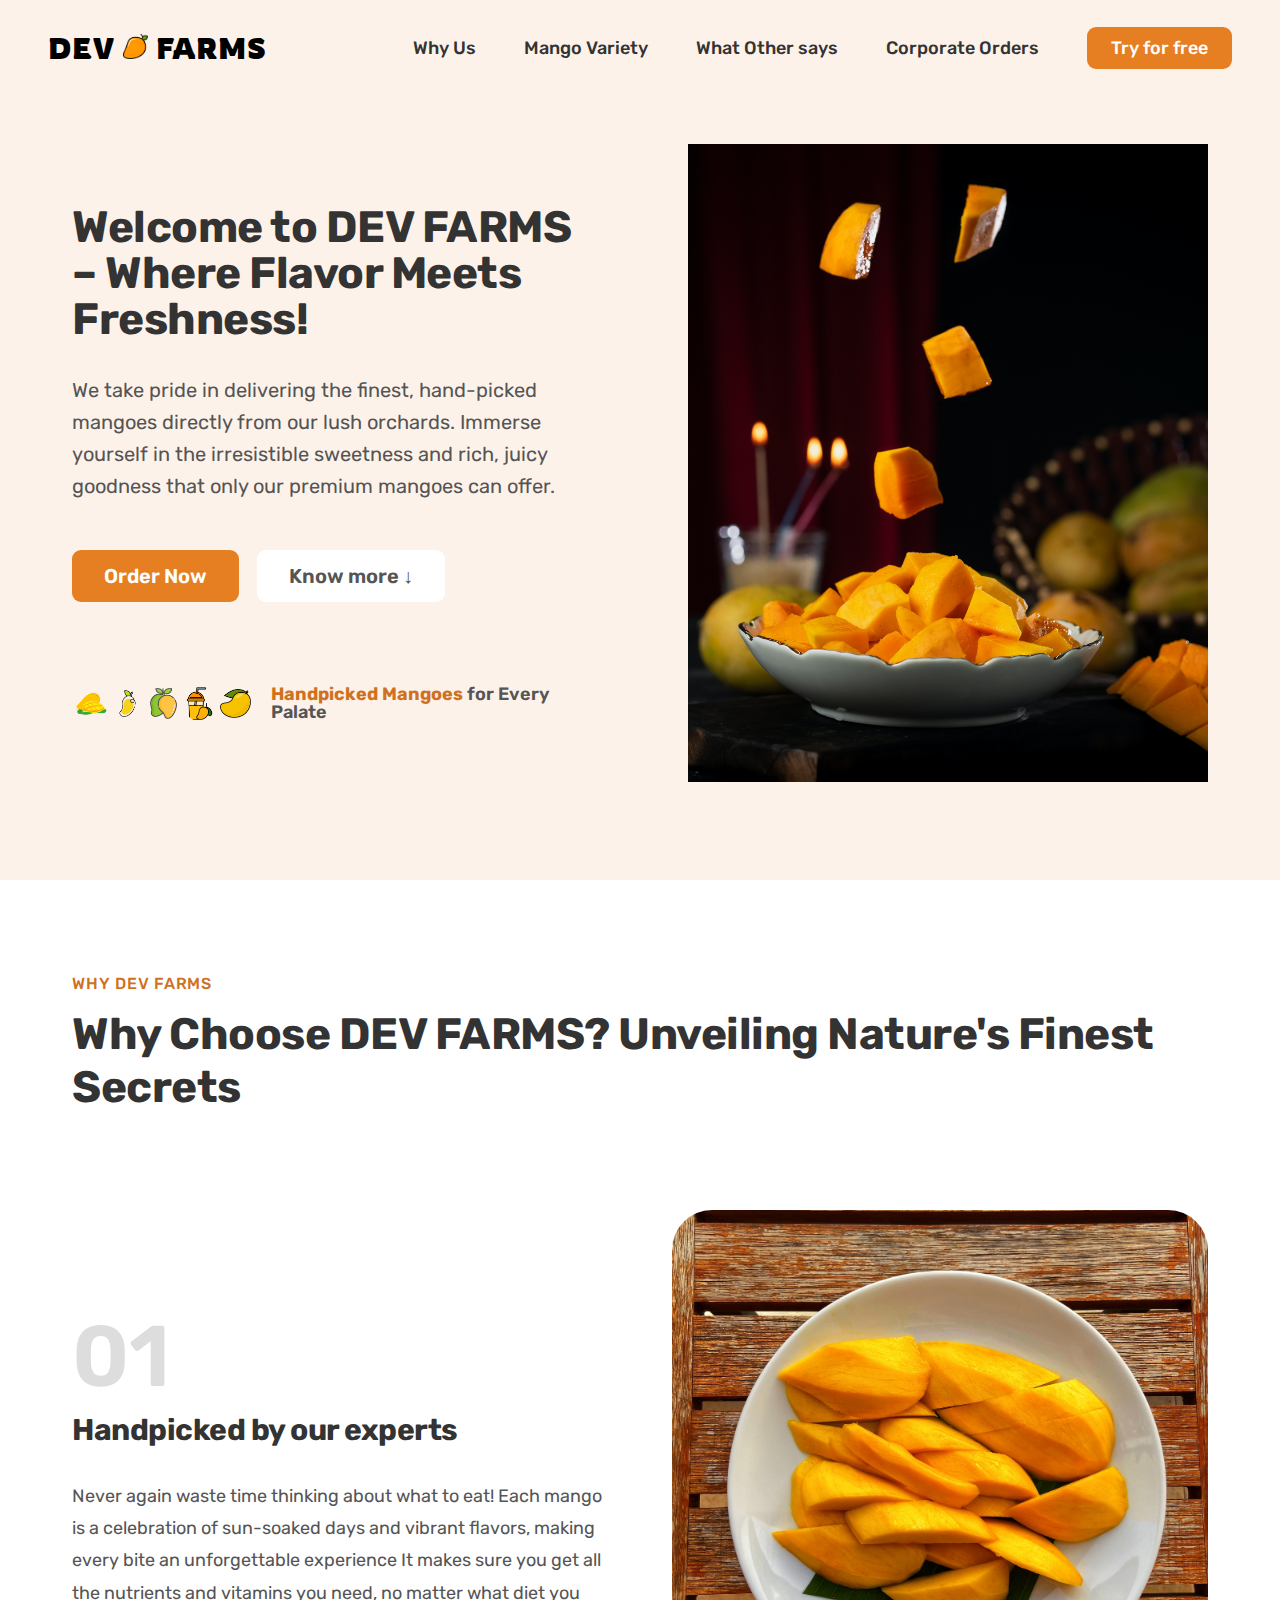
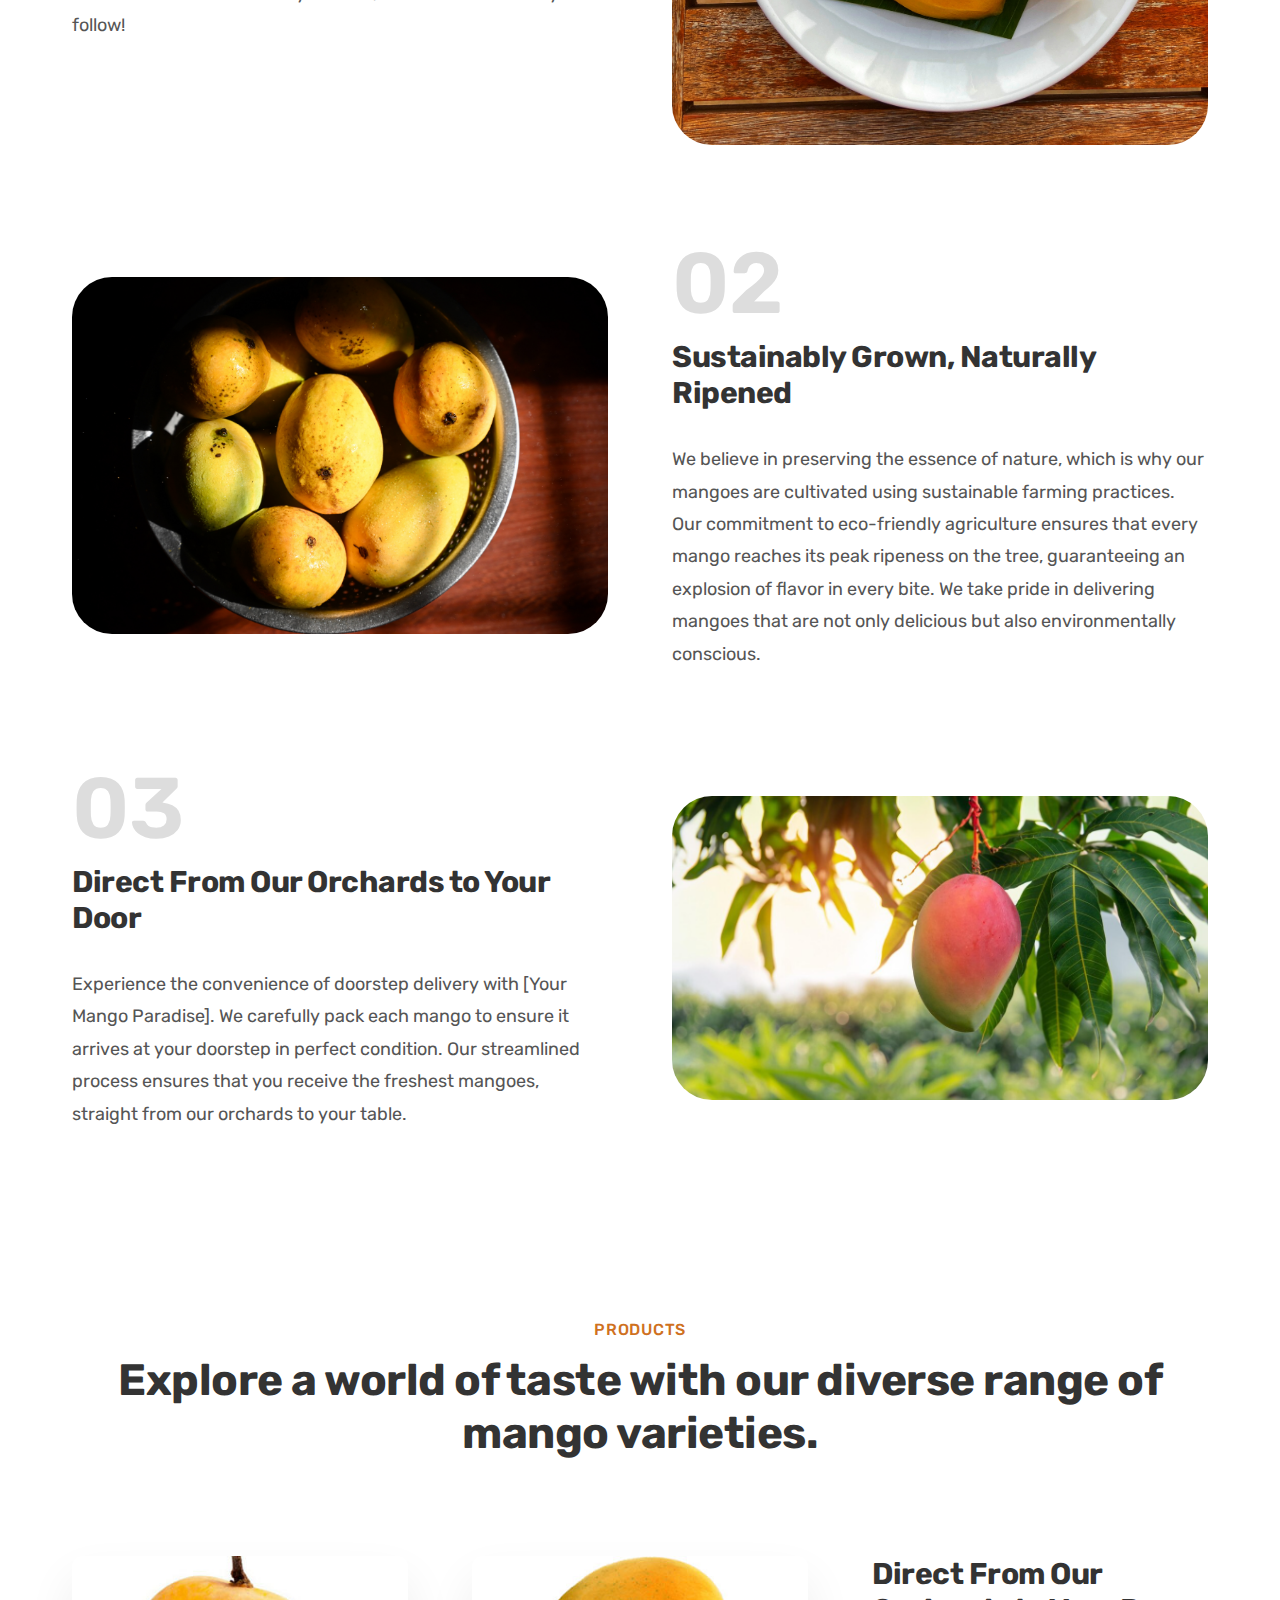
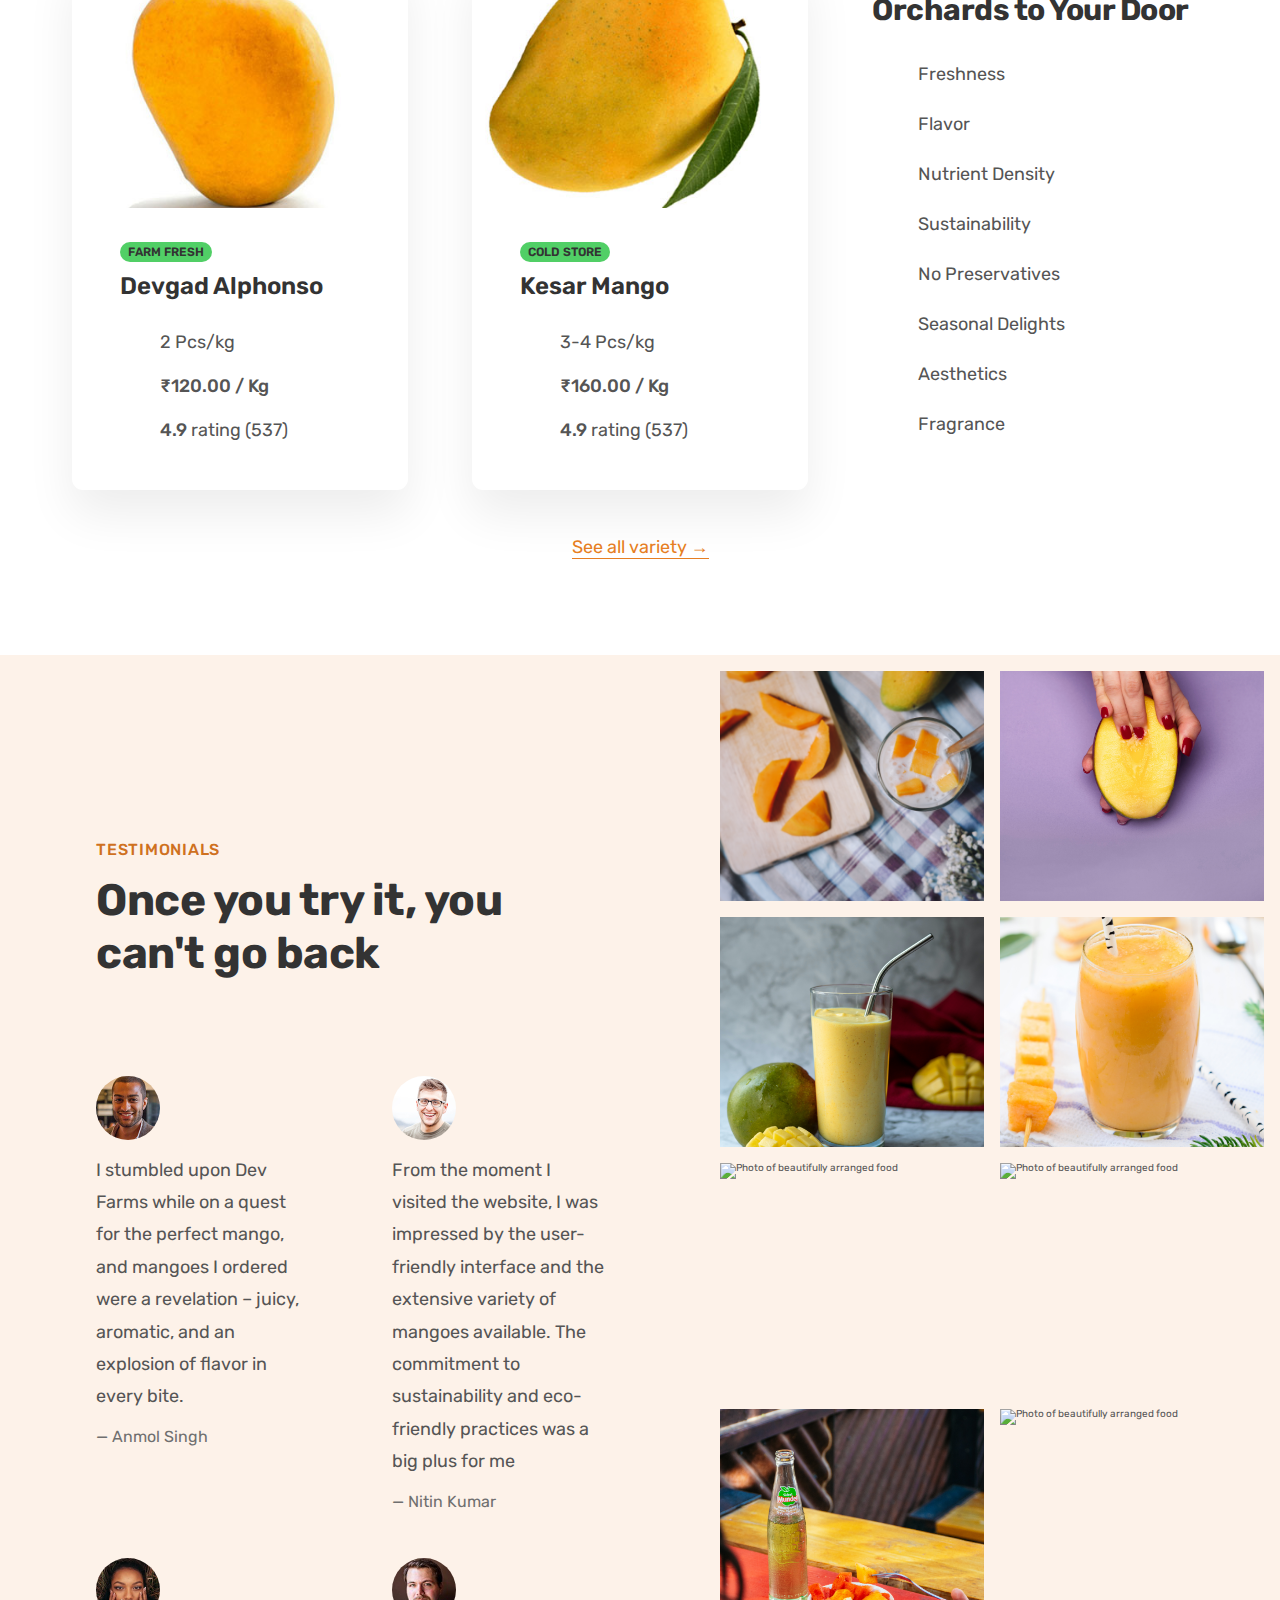
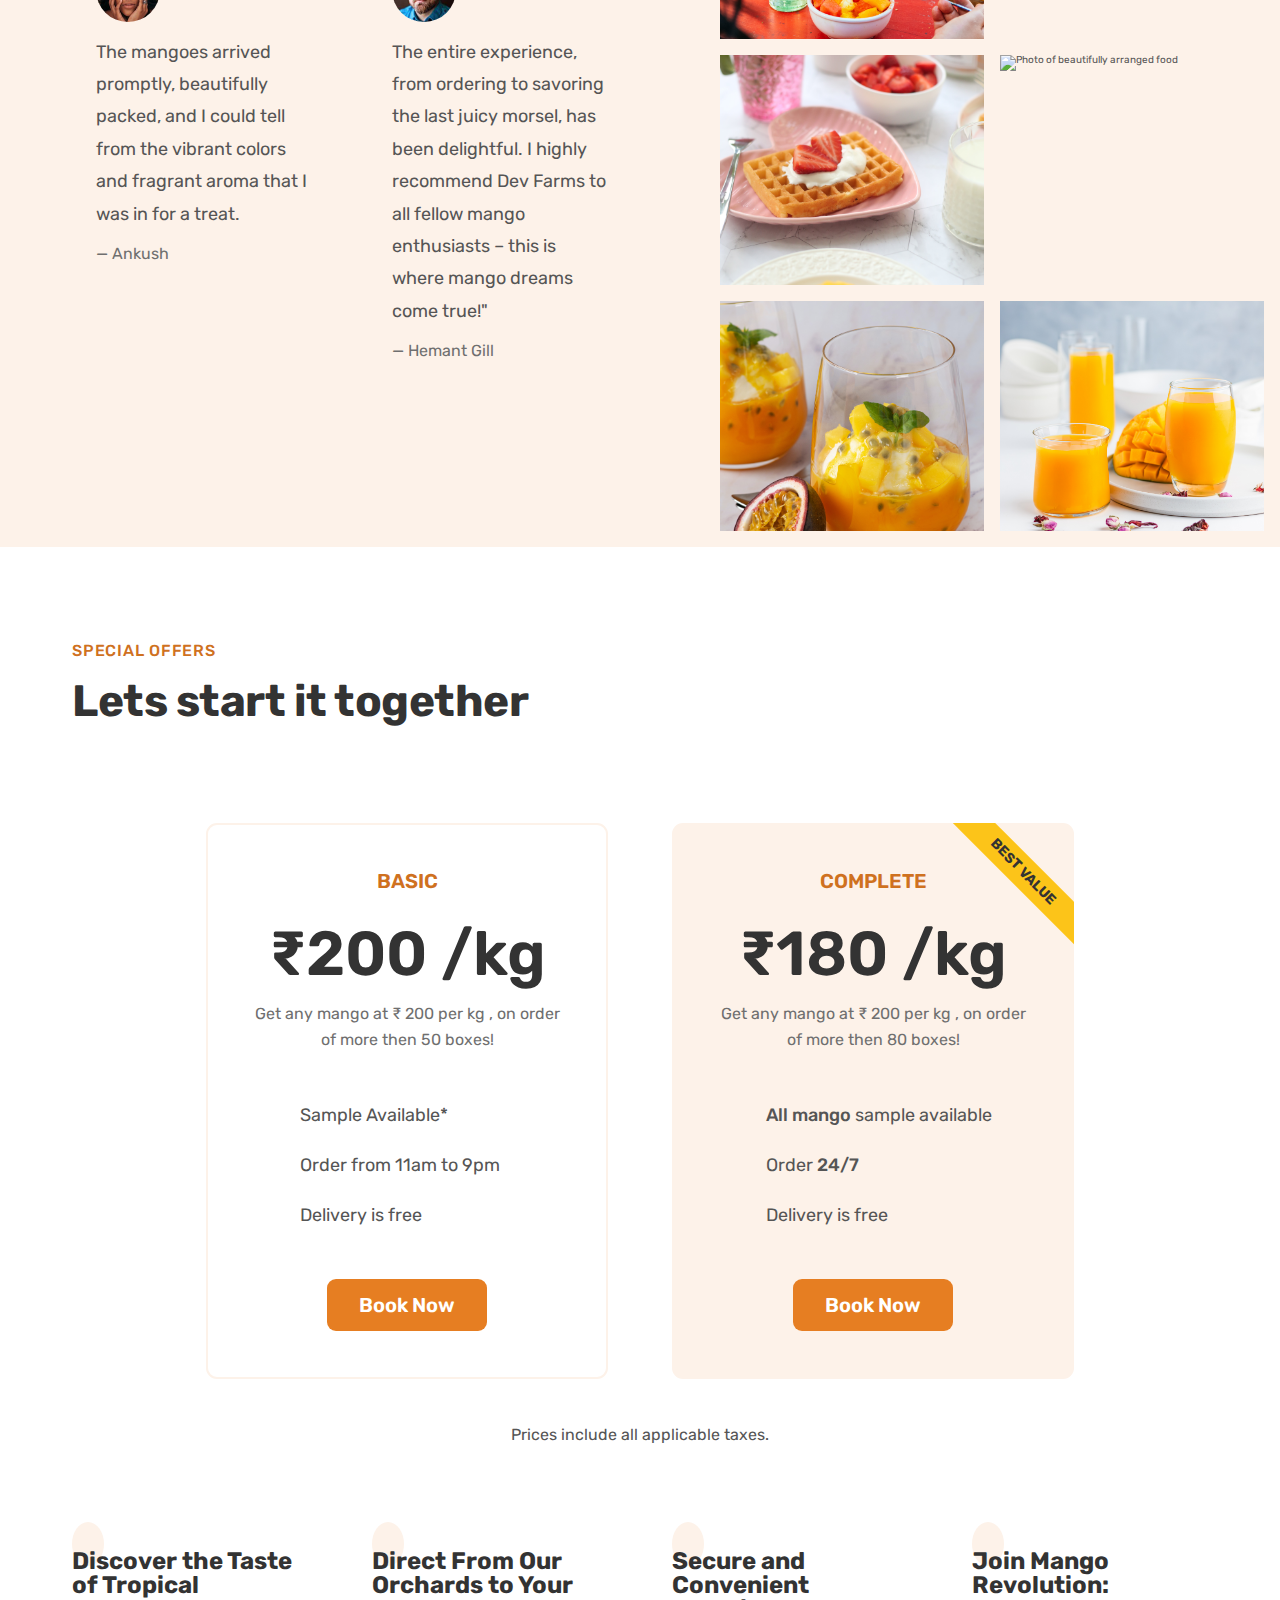
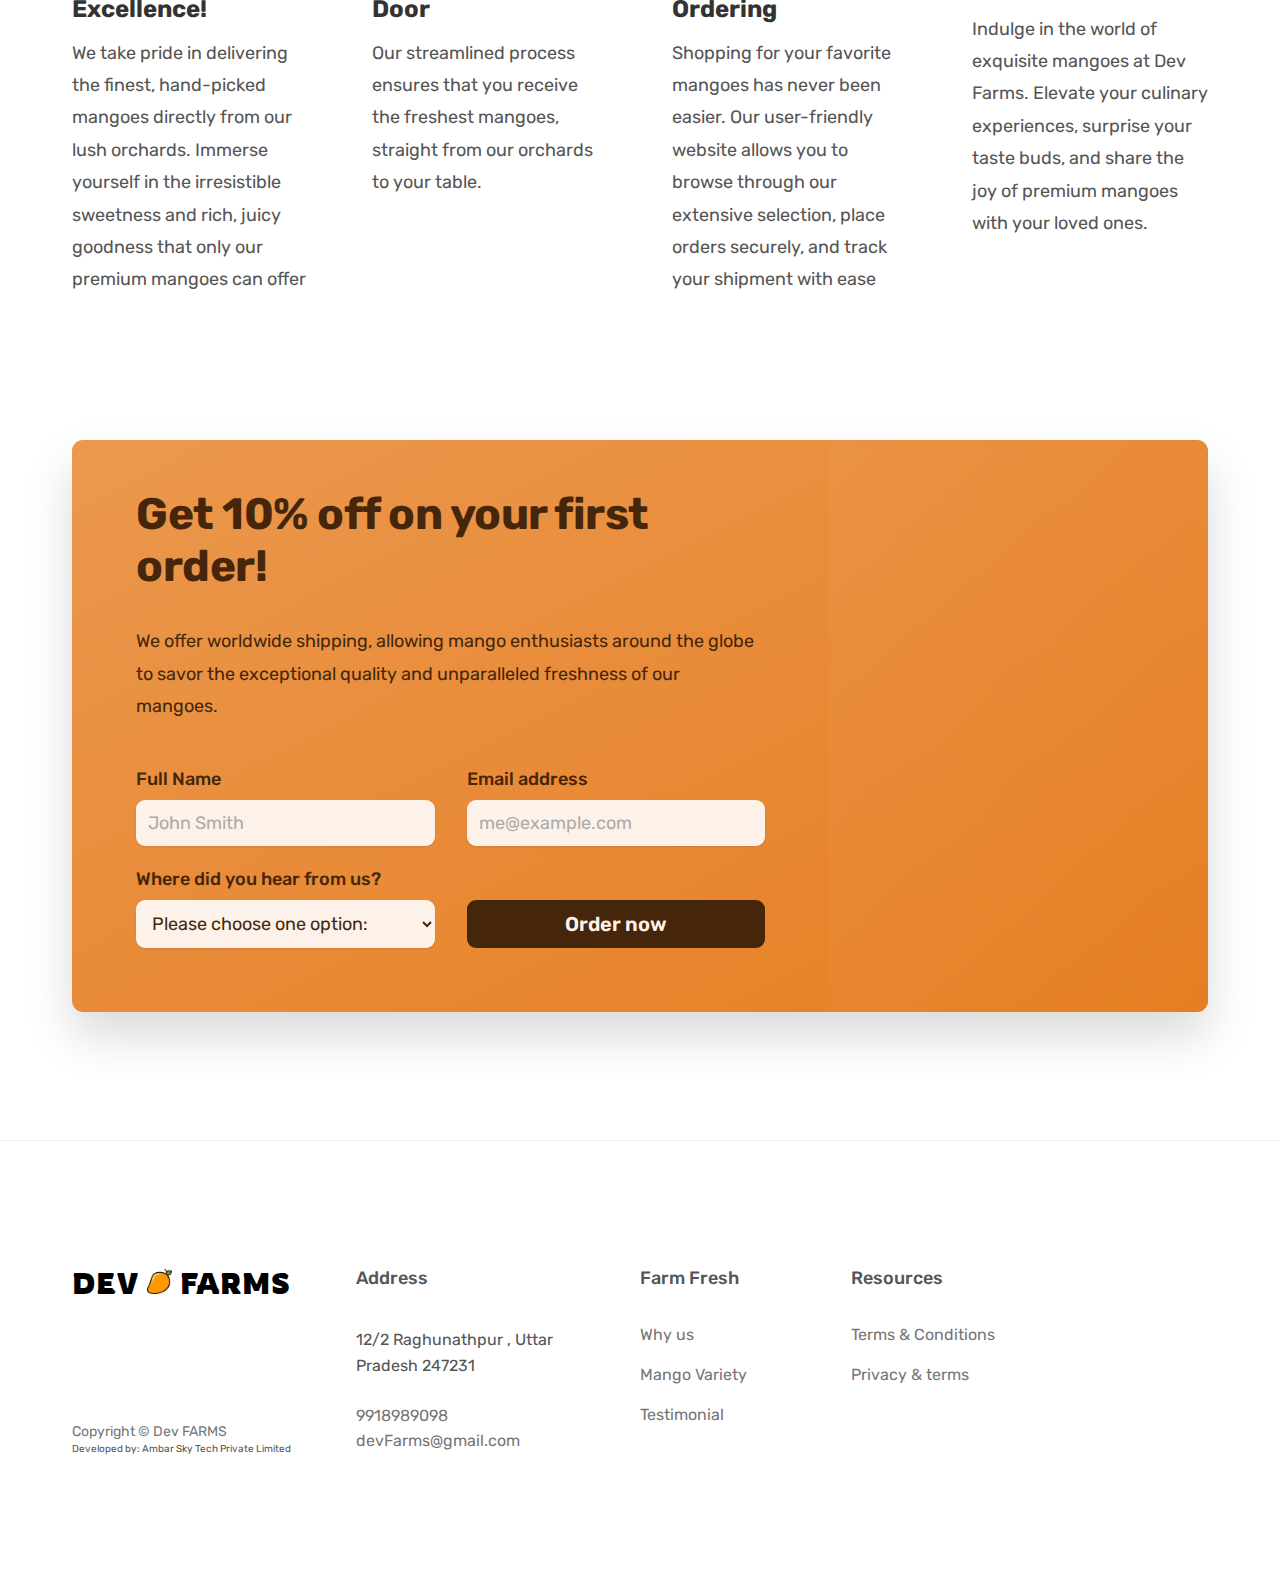
==== index.html @ 98c3e5c5 "initial commit" ====
<!DOCTYPE html>
<html lang="en">

<head>
  <meta charset="UTF-8" />
  <meta http-equiv="X-UA-Compatible" content="IE=edge" />
  <meta name="viewport" content="width=device-width, initial-scale=1.0" />
  <meta name="description"
    content="Omnifood is a AI powered food subscription that will make you eat healthy again, 365 days per year, It's tailored to your personal tastes and nutritional needs." />
  <link rel="icon" href="img/logo.png" />
  <link rel="preconnect" href="https://fonts.googleapis.com" />
  <link rel="preconnect" href="https://fonts.gstatic.com" crossorigin />
  <link href="https://fonts.googleapis.com/css2?family=Rubik:wght@400;500;600;700&display=swap" rel="stylesheet" />
  <!-- CUSTOM CSS -->
  <link rel="stylesheet" href="css/general.css" />
  <link rel="stylesheet" href="css/style.css" />
  <link rel="stylesheet" href="css/queries.css" />
  <title>Dev Farms &mdash; Best Mangoes!</title>

  <!-- JS LIBRARIES -->
  <script type="module" src="https://unpkg.com/ionicons@5.5.2/dist/ionicons/ionicons.esm.js"></script>
  <script nomodule src="https://unpkg.com/ionicons@5.5.2/dist/ionicons/ionicons.js"></script>
  <script defer src="https://unpkg.com/smoothscroll-polyfill/dist/smoothscroll.min.js"></script>

  <script type="text/javascript" src="js/bootstrap.min.js"></script>
  <script src="js/bootstrap.bundle.min.js"></script>
  <script src="js/jquery.min.js"></script>
  <script src="https://maxcdn.bootstrapcdn.com/bootstrap/3.2.0/js/bootstrap.min.js"></script>

  <!-- CUSTOM JS -->
  <script defer src="js/script.js"></script>
</head>

<body>
  <!-- HEADER -->
  <header class="header">
    <a class="logoText" href="index.html">
      <p>DEV <img class="logoPic" src="img/logo.png" /> FARMS</p>
    </a>

    <nav class="main-nav">
      <ul class="main-nav-list">
        <li><a class="main-nav-link" href="index.html#how">Why Us</a></li>
        <li><a class="main-nav-link" href="index.html#meals">Mango Variety</a></li>
        <li>
          <a class="main-nav-link" href="index.html#testimonials">What Other says</a>
        </li>
        <li><a class="main-nav-link" href="index.html#pricing">Corporate Orders</a></li>
        <li><a class="main-nav-link nav-cta" href="index.html#cta">Try for free</a></li>
      </ul>
    </nav>

    <button class="btn-mobile-nav">
      <ion-icon class="icon-mobile-nav" name="menu-outline"></ion-icon>
      <ion-icon class="icon-mobile-nav" name="close-outline"></ion-icon>
    </button>
  </header>

  <main>
    <!-- HERO -->
    <section class="section-hero">
      <div class="hero">
        <div class="hero-text-box">
          <h1 class="heading-primary">
            Welcome to DEV FARMS – Where Flavor Meets Freshness!
            <!-- A healthy meal delivered to your door, every single day -->
          </h1>
          <p class="hero-description">
            We take pride in delivering the finest, hand-picked mangoes directly from our lush orchards. Immerse
            yourself in the irresistible sweetness and rich, juicy goodness that only our premium mangoes can offer.
          </p>
          <a href="#cta" class="btn btn-full margin-right-sm">
            Order Now
          </a>
          <a href="#how" class="btn btn-outline">Know more &darr;</a>
          <div class="delivered-meals">
            <div class="delivered-imgs">
              <img src="img/lm1.png" alt="Customer photo" />
              <img src="img/lm2.png" alt="Customer photo" />
              <img src="img/lm3.png" alt="Customer photo" />
              <img src="img/lm4.png" alt="Customer photo" />
              <img src="img/lm5.png" alt="Customer photo" />
            </div>
            <p class="delivered-text">
              <span>Handpicked Mangoes</span> for Every Palate
            </p>
          </div>
        </div>
        <div class="hero-img-box">
          <div class="row">

          </div>
          <img src="img/mango66.jpg" class="hero-img"
            alt="Woman enjoying food, meals in a storage container and food bowls on a table" />
          <!-- <img src="img/hero.png" class="hero-img"
            alt="Woman enjoying food, meals in a storage container and food bowls on a table" /> -->
        </div>
      </div>
    </section>



    <!-- HOW IT WORKS -->
    <section class="section-how" id="how">
      <div class="container">
        <span class="subheading">Why DEV FARMS</span>
        <h2 class="heading-secondary">
          Why Choose DEV FARMS? Unveiling Nature's Finest Secrets
        </h2>
      </div>

      <div class="container grid grid-2-cols grid-center-v">
        <!-- STEP 01 -->
        <div class="step-text-box">
          <p class="step-number">01</p>
          <h3 class="heading-tertiary">
            Handpicked by our experts
          </h3>
          <p class="step-description">
            Never again waste time thinking about what to eat! Each mango is a celebration of sun-soaked days and
            vibrant flavors, making every bite an unforgettable experience It
            makes sure you get all the nutrients and vitamins you need, no
            matter what diet you follow!
          </p>
        </div>
        <!-- <div class="step-img-box">
          <img src="img/app/app-screen-1.png" class="step-img" alt="iPhone app preferences selection screen" />
        </div> -->
        <img class="step-img" src="img/mango1.jpg" />

        <!-- STEP 02 -->
        <!-- <div class="step-img-box">
          <img src="img/app/app-screen-2.png" class="step-img" alt="iPhone app meal approving plan screen" />
        </div> -->
        <img class="step-img" src="img/mango10.jpg" />

        <div class="step-text-box">
          <p class="step-number">02</p>
          <h3 class="heading-tertiary">Sustainably Grown, Naturally Ripened</h3>
          <p class="step-description">
            We believe in preserving the essence of nature, which is why our mangoes are cultivated using sustainable
            farming practices. Our commitment to eco-friendly agriculture ensures that every mango reaches its peak
            ripeness on the tree, guaranteeing an explosion of flavor in every bite. We take pride in delivering mangoes
            that are not only delicious but also environmentally conscious.
          </p>
        </div>

        <!-- STEP 03 -->
        <div class="step-text-box">
          <p class="step-number">03</p>
          <h3 class="heading-tertiary">Direct From Our Orchards to Your Door</h3>
          <p class="step-description">
            Experience the convenience of doorstep delivery with [Your Mango Paradise]. We carefully pack each mango to
            ensure it arrives at your doorstep in perfect condition. Our streamlined process ensures that you receive
            the freshest mangoes, straight from our orchards to your table.
          </p>
        </div>
        <!-- <div class="step-img-box">
          <img src="img/app/app-screen-3.png" class="step-img" alt="iPhone app delivery screen" />
        </div> -->
        <img class="step-img" src="img/mkl.png" />

      </div>
    </section>

    <!-- MEALS -->
    <section class="section-meals" id="meals">
      <div class="container text-center">
        <span class="subheading">Products</span>
        <h2 class="heading-secondary">
          Explore a world of taste with our diverse range of mango varieties.
        </h2>
      </div>

      <div class="container grid grid-3-cols margin-bottom-md">
        <div class="meals">
          <img src="img/gallery/mo1.jpg" class="meal-img" alt="Japanese Gyozas" />
          <div class="meal-content">
            <div class="meal-tags">
              <span class="tag tag-vegetarian">Farm Fresh</span>
            </div>
            <p class="meal-title">Devgad Alphonso </p>
            <ul class="meal-attributes">
              <li class="meal-attribute">
                <ion-icon class="meal-icon" name="restaurant-outline">
                </ion-icon>
                <span>2 Pcs/kg </span>
              </li>
              <li class="meal-attribute">
                <ion-icon class="meal-icon" name="flame-outline"></ion-icon>
                <span><strong>₹120.00 / Kg</strong> </span>
              </li>
              <li class="meal-attribute">
                <ion-icon class="meal-icon" name="star-outline"></ion-icon>
                <span><strong>4.9</strong> rating (537)</span>
              </li>
            </ul>
          </div>
        </div>

        <div class="meals">
          <img src="img/gallery/mo2.jpg" class="meal-img" alt="Japanese Gyozas" />
          <div class="meal-content">
            <div class="meal-tags">
              <span class="tag tag-vegetarian">Cold Store </span>
            </div>
            <p class="meal-title">Kesar Mango</p>
            <ul class="meal-attributes">
              <li class="meal-attribute">
                <ion-icon class="meal-icon" name="restaurant-outline">
                </ion-icon>
                <span>3-4 Pcs/kg </span>
              </li>
              <li class="meal-attribute">
                <ion-icon class="meal-icon" name="flame-outline"></ion-icon>
                <span><strong>₹160.00 / Kg</strong> </span>
              </li>
              <li class="meal-attribute">
                <ion-icon class="meal-icon" name="star-outline"></ion-icon>
                <span><strong>4.9</strong> rating (537)</span>
              </li>
            </ul>
          </div>
        </div>


        <div class="diets">
          <h3 class="heading-tertiary"> Direct From Our Orchards to Your Door</h3>
          <ul class="list">
            <li class="list-item">
              <ion-icon class="list-icon" name="checkmark-outline"></ion-icon>
              <span>Freshness</span>
            </li>
            <li class="list-item">
              <ion-icon class="list-icon" name="checkmark-outline"></ion-icon>
              <span>Flavor</span>
            </li>
            <li class="list-item">
              <ion-icon class="list-icon" name="checkmark-outline"></ion-icon>
              <span>Nutrient Density
              </span>
            </li>
            <li class="list-item">
              <ion-icon class="list-icon" name="checkmark-outline"></ion-icon>
              <span>Sustainability</span>
            </li>
            <li class="list-item">
              <ion-icon class="list-icon" name="checkmark-outline"></ion-icon>
              <span>No Preservatives

              </span>
            </li>
            <li class="list-item">
              <ion-icon class="list-icon" name="checkmark-outline"></ion-icon>
              <span>Seasonal Delights

              </span>
            </li>
            <li class="list-item">
              <ion-icon class="list-icon" name="checkmark-outline"></ion-icon>
              <span>Aesthetics</span>
            </li>
            <li class="list-item">
              <ion-icon class="list-icon" name="checkmark-outline"></ion-icon>
              <span>Fragrance</span>
            </li>
          </ul>
        </div>
      </div>

      <div class="container all-recipes">
        <a href="allProduct.html" class="link">See all variety &rarr;</a>
      </div>
    </section>

    <!-- TESTIMONIALS + GALLERY -->
    <section class="section-testimonials" id="testimonials">
      <div class="testimonials-container">
        <span class="subheading">Testimonials</span>
        <h2 class="heading-secondary">Once you try it, you can't go back</h2>
        <div class="testimonials">
          <figure class="testimonial">
            <img src="img/customers/dave.jpg" class="testimonial-img" alt="Photo of customer Dave Bryson" />
            <blockquote class="testimonial-text">
              I stumbled upon Dev Farms while on a quest for the perfect mango, and mangoes I ordered were a revelation
              – juicy, aromatic, and an
              explosion of flavor in every bite.
            </blockquote>
            <p class="testimonial-name">&mdash; Anmol Singh</p>
          </figure>

          <figure class="testimonial">
            <img src="img/customers/steve.jpg" class="testimonial-img" alt="Photo of customer Ben Hadley" />
            <blockquote class="testimonial-text">
              From the moment I visited the website, I was impressed by the user-friendly interface and the extensive
              variety of mangoes available. The commitment to sustainability and eco-friendly practices was a big plus
              for me
            </blockquote>
            <p class="testimonial-name">&mdash; Nitin Kumar</p>
          </figure>

          <figure class="testimonial">
            <img src="img/customers/hannah.jpg" class="testimonial-img" alt="Photo of customer Steve Miller" />
            <blockquote class="testimonial-text">
              The mangoes arrived promptly, beautifully packed, and I could tell from the vibrant colors and fragrant
              aroma that I was in for a treat.
            </blockquote>
            <p class="testimonial-name">&mdash; Ankush </p>
          </figure>

          <figure class="testimonial">
            <img src="img/customers/ben.jpg" class="testimonial-img" alt="Photo of customer Hannah Smith" />
            <blockquote class="testimonial-text">
              The entire experience, from ordering to savoring the last juicy morsel, has been delightful. I highly
              recommend Dev Farms to all fellow mango enthusiasts – this is where mango dreams come true!"
            </blockquote>
            <p class="testimonial-name">&mdash; Hemant Gill</p>
          </figure>
        </div>
      </div>

      <div class="gallery">
        <figure class="gallery-item">
          <img src="img/mm1.jpg" alt="Photo of beautifully arranged food" />
        </figure>
        <figure class="gallery-item">
          <img src="img/mm2.jpg" alt="Photo of beautifully arranged food" />
        </figure>
        <figure class="gallery-item">
          <img src="img/mm3.jpg" alt="Photo of beautifully arranged food" />
        </figure>
        <figure class="gallery-item">
          <img src="img/mm4.jpg" alt="Photo of beautifully arranged food" />
        </figure>
        <figure class="gallery-item">
          <img src="img/mm5.jpg" alt="Photo of beautifully arranged food" />
        </figure>
        <figure class="gallery-item">
          <img src="img/mm6.jpg" alt="Photo of beautifully arranged food" />
        </figure>
        <figure class="gallery-item">
          <img src="img/mm7.jpg" alt="Photo of beautifully arranged food" />
        </figure>
        <figure class="gallery-item">
          <img src="img/mm8.jpg" alt="Photo of beautifully arranged food" />
        </figure>
        <figure class="gallery-item">
          <img src="img/mm9.jpg" alt="Photo of beautifully arranged food" />
        </figure>
        <figure class="gallery-item">
          <img src="img/mm10.jpg" alt="Photo of beautifully arranged food" />
        </figure>
        <figure class="gallery-item">
          <img src="img/mm11.jpg" alt="Photo of beautifully arranged food" />
        </figure>
        <figure class="gallery-item">
          <img src="img/mm12.jpg" alt="Photo of beautifully arranged food" />
        </figure>
      </div>
    </section>

    <!-- PRICING + FEATURES -->
    <section class="section-pricing" id="pricing">
      <div class="container">
        <span class="subheading">Special Offers</span>
        <h2 class="heading-secondary">
          Lets start it together
        </h2>
      </div>

      <div class="container grid grid-2-cols margin-bottom-md">
        <div class="pricing-plan pricing-plan-starter">
          <header class="plan-header">
            <p class="plan-name">Basic</p>
            <p class="plan-price"><span>₹</span>200 /kg</p>
            <p class="plan-text">Get any mango at ₹ 200 per kg , on order of more then 50 boxes!</p>
          </header>
          <ul class="list">
            <li class="list-item">
              <ion-icon class="list-icon" name="checkmark-outline"></ion-icon>
              <span>Sample Available*</span>
            </li>
            <li class="list-item">
              <ion-icon class="list-icon" name="checkmark-outline"></ion-icon>
              <span>Order from 11am to 9pm</span>
            </li>
            <li class="list-item">
              <ion-icon class="list-icon" name="checkmark-outline"></ion-icon>
              <span>Delivery is free</span>
            </li>
          </ul>
          <div class="plan-sign-up">
            <a href="#cta" class="btn btn-full">Book Now</a>
          </div>
        </div>

        <div class="pricing-plan pricing-plan-complete">
          <header class="plan-header">
            <p class="plan-name">Complete</p>
            <p class="plan-price"><span>₹</span>180 /kg</p>
            <p class="plan-text">Get any mango at ₹ 200 per kg , on order of more then 80 boxes!</p>
          </header>
          <ul class="list">
            <li class="list-item">
              <ion-icon class="list-icon" name="checkmark-outline"></ion-icon>
              <span><strong>All mango</strong> sample available </span>
            </li>
            <li class="list-item">
              <ion-icon class="list-icon" name="checkmark-outline"></ion-icon>
              <span>Order <strong>24/7</strong></span>
            </li>
            <li class="list-item">
              <ion-icon class="list-icon" name="checkmark-outline"></ion-icon>
              <span>Delivery is free</span>
            </li>
          </ul>
          <div class="plan-sign-up">
            <a href="#cta" class="btn btn-full">Book Now</a>
          </div>
        </div>
      </div>

      <div class="container grid">
        <aside class="plan-details">
          Prices include all applicable taxes.
        </aside>
      </div>

      <div class="container grid grid-4-cols">
        <div class="feature">
          <ion-icon class="feature-icon" name="infinite-outline"></ion-icon>
          <p class="feature-title">Discover the Taste of Tropical Excellence!</p>
          <p class="feature-text">
            We take pride in delivering the finest, hand-picked mangoes directly from our lush
            orchards. Immerse yourself in the irresistible sweetness and rich, juicy goodness that only our premium
            mangoes can offer
          </p>
        </div>
        <div class="feature">
          <ion-icon class="feature-icon" name="nutrition-outline"></ion-icon>
          <p class="feature-title"> Direct From Our Orchards to Your Door</p>
          <p class="feature-text">
            Our streamlined process ensures that you receive the freshest mangoes, straight from our orchards to your
            table.
          </p>
        </div>
        <div class="feature">
          <ion-icon class="feature-icon" name="leaf-outline"></ion-icon>
          <p class="feature-title">Secure and Convenient Ordering</p>
          <p class="feature-text">
            Shopping for your favorite mangoes has never been easier. Our user-friendly website allows you to browse
            through our extensive selection, place orders securely, and track your shipment with ease
          </p>
        </div>
        <div class="feature">
          <ion-icon class="feature-icon" name="pause-outline"></ion-icon>
          <p class="feature-title">Join Mango Revolution:</p>
          <p class="feature-text">
            Indulge in the world of exquisite mangoes at Dev Farms. Elevate your culinary experiences,
            surprise your taste buds, and share the joy of premium mangoes with your loved ones.
          </p>
        </div>
      </div>
    </section>

    <!-- CTA -->
    <section class="section-cta" id="cta">
      <div class="container">
        <div class="cta">
          <div class="cta-text-box">
            <h2 class="heading-secondary">Get 10% off on your first order!</h2>
            <p class="cta-text">
              We offer worldwide shipping, allowing mango enthusiasts around the globe to savor the exceptional quality
              and unparalleled freshness of our mangoes.
            </p>
            <form action="#" class="cta-form">
              <div>
                <label for="full-name">Full Name</label>
                <input type="text" id="full-name" placeholder="John Smith" required />
              </div>

              <div>
                <label for="email">Email address</label>
                <input type="email" id="email" placeholder="me@example.com" required />
              </div>

              <div>
                <label for="select-where"> Where did you hear from us?</label>
                <select id="select-where" required>
                  <option value="">Please choose one option:</option>
                  <option value="friends">Friends and family</option>
                  <option value="youtube">YouTube video</option>
                  <option value="podcast">Podcast</option>
                  <option value="ad">Facebook ad</option>
                  <option value="others">Others</option>
                </select>
              </div>

              <button class="btn btn-form">Order now</button>
            </form>
          </div>

          <div class="cta-img" role="img" aria-label="Women enjoying food"></div>
        </div>
      </div>
    </section>

    <!-- FOOTER -->
    <footer class="footer">
      <div class="container grid grid-footer">
        <div class="logo-col">
          <a class="logoText mb-5" href="#">
            <p>DEV <img class="logoPic" src="img/logo.png" /> FARMS</p>
          </a>
          <!-- <ul class="social-links">
            <li>
              <a href="#" class="footer-link">
                <ion-icon class="social-link" name="logo-instagram">
                </ion-icon>
              </a>
            </li>
            <li>
              <a href="#" class="footer-link">
                <ion-icon class="social-link" name="logo-facebook"></ion-icon>
              </a>
            </li>
            <li>
              <a href="#" class="footer-link">
                <ion-icon class="social-link" name="logo-twitter"></ion-icon>
              </a>
            </li>
          </ul> -->
          <p class="copyright">
            Copyright &copy; Dev FARMS
          </p>
          <p class="copyrightC">
            Developed by: Ambar Sky Tech Private Limited
          </p>
        </div>

        <div class="address-col">
          <p class="footer-heading">Address</p>
          <address class="contacts">
            <p class="address">
              12/2 Raghunathpur , Uttar Pradesh 247231
            </p>
            <p>
              <a href="tel:415-201-6370" class="footer-link">9918989098</a>
              <br />
              <a href="mailto:devFarms@gmail.com" class="footer-link">
                devFarms@gmail.com
              </a>
            </p>
          </address>
        </div>

     
        <nav class="nav-col">
          <p class="footer-heading">Farm Fresh</p>
          <ul class="footer-nav">
            <li><a href="index.html#how" class="footer-link">Why us</a></li>
            <li><a href="index.html#meals" class="footer-link">Mango Variety</a></li>
            <li><a href="index.html#testimonials" class="footer-link">Testimonial</a></li>
          </ul>
        </nav>

        <nav class="nav-col">
          <p class="footer-heading">Resources</p>
          <ul class="footer-nav">
            <li><a href="termsCondition.html" class="footer-link">Terms & Conditions</a></li>
            <li><a href="privacy.html" class="footer-link">Privacy &amp; terms</a></li>
          </ul>
        </nav>
      </div>
    </footer>
  </main>
</body>

</html>
---- css/general.css ----
* {
  padding: 0;
  margin: 0;
  box-sizing: border-box;
}

html {
  font-size: 62.5%;
  overflow-x: hidden;
}

body {
  font-family: "Rubik", sans-serif;
  line-height: 1;
  font-weight: 400;
  color: #555;
  overflow-x: hidden;
}

/**********************************/
/* GENERAL REUSABLE COMPONENTS */
/**********************************/

.container {
  /* 1140px */
  max-width: 120rem;
  margin: 0 auto;
  padding: 0 3.2rem;
}

.grid {
  display: grid;
  column-gap: 6.4rem;
  row-gap: 9.6rem;
}

.grid:not(:last-child) {
  margin-bottom: 9.6rem;
}

.grid-2-cols {
  grid-template-columns: repeat(2, 1fr);
}

.grid-3-cols {
  grid-template-columns: repeat(3, 1fr);
}

.grid-4-cols {
  grid-template-columns: repeat(4, 1fr);
}

.grid-5-cols {
  grid-template-columns: repeat(5, 1fr);
}

.grid-center-v {
  align-items: center;
}

.heading-primary,
.heading-secondary,
.heading-tertiary {
  font-weight: 700;
  color: #333;
  letter-spacing: -0.5px;
}

.heading-primary {
  font-size: 5.2rem;
  line-height: 1.05;
  margin-bottom: 3.2rem;
}

.heading-secondary {
  font-size: 4.4rem;
  line-height: 1.2;
  margin-bottom: 9.6rem;
}

.subheading {
  display: block;
  color: #cf711f;
  font-size: 1.6rem;
  font-weight: 500;
  text-transform: uppercase;
  letter-spacing: 0.75px;
  margin-bottom: 1.6rem;
}

.heading-tertiary {
  font-size: 3rem;
  line-height: 1.2;
  margin-bottom: 3.2rem;
}

.btn,
.btn:link,
.btn:visited {
  display: inline-block;
  text-decoration: none;
  font-size: 2rem;
  font-family: inherit;
  font-weight: 600;
  padding: 1.6rem 3.2rem;
  border-radius: 9px;
  transition: all 0.3s linear;
  /* Only neccessary for .btn */
  border: none;
  cursor: pointer;
}

.btn-full:link,
.btn-full:visited {
  background-color: #e67e22;
  color: #fff;
}

.btn-full:hover,
.btn-full:active {
  background-color: #cf711f;
}

.btn-outline:link,
.btn-outline:visited {
  background-color: #fff;
  color: #555;
}

.btn-outline:hover,
.btn-ouline:active {
  background-color: #fdf2e9;
  /* Trick to add border inside */
  box-shadow: 0 0 0 3px #ffff;
}

.btn-form {
  align-self: end;
  padding: 1.2rem;
  color: #fdf2e9;
  background-color: #45260a;
}

.btn-form:hover {
  color: #555;
  background-color: #fff;
}

.link:link,
.link:visited {
  display: inline-block;
  color: #e67e22;
  text-decoration: none;
  padding-bottom: 0.2rem;
  border-bottom: 1px solid currentColor;
  transition: all 0.3s linear;
}

.link:hover,
.link:active {
  color: #cf711f;
  border-bottom: 1px solid transparent;
}

*:focus {
  outline: none;
  box-shadow: 0 0 0 0.8rem rgba(230, 125, 34, 0.5);
}

.list {
  list-style: none;
  display: flex;
  flex-direction: column;
  gap: 2rem;
}

.list-item {
  font-size: 1.8rem;
  line-height: 1.2;
  display: flex;
  align-items: center;
  gap: 1.6rem;
}

.list-icon {
  height: 3rem;
  width: 3rem;
  color: #e67e22;
}

/********************/
/* HELPER CLASSES */
/********************/

.margin-right-sm {
  margin-right: 1.6rem !important;
}

.margin-bottom-md {
  margin-bottom: 4.8rem !important;
}

.text-center {
  text-align: center;
}

strong {
  font-weight: 500;
}
---- css/style.css ----
/*****************/
/* HEADER */
/*****************/
@import url("https://fonts.googleapis.com/css2?family=Indie+Flower&display=swap");
/* font-family: 'Indie Flower', cursive; */

@import url("https://fonts.googleapis.com/css2?family=Rowdies:wght@300;400;700&display=swap");
/* font-family: 'Rowdies', sans-serif; */
.header {
  display: flex;
  justify-content: space-between;
  align-items: center;
  height: 9.6rem;
  background-color: #fdf2e9;
  padding: 0 4.8rem;
  position: relative;
}

.logo {
  height: 2.2rem;
}

img.logoPic {
  width: 25px;
}
.logoText {
  font-size: 28px;
  letter-spacing: 1px;
  font-family: "Rowdies", sans-serif;
  /* font-family: 'Indie Flower', cursive; */
  color: #000;
  font-weight: 600;
  text-decoration: none;
}

/******************/
/* NAVIGATION */
/*****************/

.main-nav-list {
  list-style: none;
  display: flex;
  align-items: center;
  gap: 4.8rem;
}

.main-nav-link:link,
.main-nav-link:visited {
  display: inline-block;
  text-decoration: none;
  color: #333;
  font-size: 1.8rem;
  font-weight: 500;
  transition: all 0.3s linear;
}

.main-nav-link:hover,
.main-nav-link:active {
  color: #cf711f;
}

.main-nav-link.nav-cta:link,
.main-nav-link.nav-cta:visited {
  color: #fff;
  background-color: #e67e22;
  padding: 1.2rem 2.4rem;
  border-radius: 9px;
}

.main-nav-link.nav-cta:hover,
.main-nav-link.nav-cta:active {
  background-color: #cf711f;
}

/* MOBILE NAVIGATION */

.btn-mobile-nav {
  border: none;
  background: none;
  cursor: pointer;
  display: none;
}

.icon-mobile-nav {
  height: 4.8rem;
  width: 4.8rem;
  color: #333;
}

.icon-mobile-nav[name="close-outline"] {
  display: none;
}

/* STICKY NAVIGATION */

.sticky .header {
  position: fixed;
  top: 0;
  bottom: 0;
  height: 8rem;
  width: 100%;
  padding-top: 0;
  padding-bottom: 0;
  background-color: rgba(255, 255, 255, 0.96);
  box-shadow: 0 1.2rem 3.2rem rgba(0, 0, 0, 0.03);
  z-index: 999;
}

.sticky .section-hero {
  margin-top: 9.6rem;
}

/*******************/
/* HERO SECTION */
/*******************/

.section-hero {
  background-color: #fdf2e9;
  padding: 4.8rem 0 9.6rem 0;
}

.hero {
  max-width: 130rem;
  margin: 0 auto;
  padding: 0 3.2rem;
  display: grid;
  grid-template-columns: 1fr 1fr;
  gap: 9.6rem;
  align-items: center;
}

.hero-description {
  font-size: 2rem;
  line-height: 1.6;
  margin-bottom: 4.8rem;
}

.hero-img {
  width: 100%;
}

.delivered-meals {
  display: flex;
  align-items: center;
  gap: 1.6rem;
  margin-top: 8rem;
}

.delivered-imgs {
  display: flex;
}

.delivered-imgs img {
  height: 42px;
  width: 39px;
  object-fit: contain;
  border-radius: 50%;
  margin-right: -1.6rem;
  border: 3px solid #fdf2e9;
  margin-right: -3px;
}

.delivered-imgs img:last-child {
  margin: 0;
}

.delivered-text {
  font-size: 1.8rem;
  font-weight: 600;
}

.delivered-text span {
  color: #cf711f;
  font-weight: 700;
}

/*************************/
/* FEATURED IN SECTION */
/************************/

.section-featured {
  padding: 4.8rem 0 3.2rem 0;
}

.heading-featured-in {
  font-size: 1.4rem;
  font-weight: 500;
  text-transform: uppercase;
  letter-spacing: 0.75px;
  text-align: center;
  margin-bottom: 2.4rem;
  color: #888;
}

.logos {
  display: flex;
  justify-content: space-around;
}

.logos img {
  height: 3.2rem;
  filter: brightness(0);
  opacity: 50%;
}

/*******************/
/* HOW IT WORKS */
/*******************/

.section-how {
  padding: 9.6rem 0;
}

.step-number {
  font-size: 8.6rem;
  font-weight: 600;
  color: #ddd;
  margin-bottom: 1.2rem;
}

.step-description {
  font-size: 1.8rem;
  line-height: 1.8;
}

.step-img-box {
  display: flex;
  justify-content: center;
  align-items: center;
  position: relative;
}

.step-img-box::before,
.step-img-box::after {
  content: "";
  display: block;
  border-radius: 50%;
  position: absolute;
  top: 50%;
  left: 50%;
  transform: translate(-50%, -50%);
}

.step-img-box::before {
  width: 60%;
  /* height: 60%; */
  /* Trick to give height */
  padding-bottom: 60%;
  background-color: #fdf2e9;
  z-index: -2;
}

.step-img-box::after {
  width: 45%;
  /* Trick to give height */
  padding-bottom: 45%;
  background-color: #fae5d3;
  z-index: -1;
}

.step-img {
  width: 100%;
  border-radius: 40px;
}

/*********************/
/* SECTION MEALS */
/*********************/

.section-meals {
  padding: 9.6rem 0;
}

.meals {
  box-shadow: 0 2.4rem 4.8rem rgba(0, 0, 0, 0.075);
  border-radius: 11px;
  overflow: hidden;
  transition: all 0.3s linear;
}

.meals:hover {
  box-shadow: 0 4.8rem 6.4rem rgba(0, 0, 0, 0.06);
  transform: translateY(-1.2rem);
}

.meal-img {
  width: 100%;
}

.meal-content {
  padding: 3.2rem 4.8rem 4.8rem 4.8rem;
}

.meal-tags {
  display: flex;
  gap: 0.4rem;
  margin-bottom: 1.2rem;
}

.tag {
  display: inline-block;
  padding: 0.4rem 0.8rem;
  font-size: 1.2rem;
  font-weight: 600;
  text-transform: uppercase;
  color: #333;
  border-radius: 100px;
}

.tag-vegetarian {
  background-color: #51cf66;
}

.tag-vegan {
  background-color: #94d82d;
}

.tag-paleo {
  background-color: #fcc419;
}

.meal-title {
  color: #333;
  font-size: 2.4rem;
  font-weight: 600;
  margin-bottom: 3.2rem;
}

.meal-icon {
  height: 2.4rem;
  width: 2.4rem;
  color: #e67e22;
}

.meal-attributes {
  list-style: none;
  display: flex;
  flex-direction: column;
  gap: 2rem;
}

.meal-attribute {
  font-size: 1.8rem;
  display: flex;
  align-items: center;
  gap: 1.6rem;
}

.all-recipes {
  text-align: center;
  font-size: 1.8rem;
}

/*********************/
/* TESTIMONIALS */
/*********************/

.section-testimonials {
  background-color: #fdf2e9;
  display: grid;
  grid-template-columns: 55fr 45fr;
  align-items: center;
}

.testimonials-container {
  padding: 9.6rem;
}

.testimonials {
  display: grid;
  grid-template-columns: 1fr 1fr;
  row-gap: 4.8rem;
  column-gap: 8rem;
}

.testimonial-img {
  width: 6.4rem;
  border-radius: 50%;
  margin-bottom: 1.2rem;
}

.testimonial-text {
  font-size: 1.8rem;
  line-height: 1.8;
  margin-bottom: 1.6rem;
}

.testimonial-name {
  font-size: 1.6rem;
  color: #6f6f6f;
}

.gallery {
  display: grid;
  grid-template-columns: repeat(3, 1fr);
  gap: 1.6rem;
  padding: 1.6rem;
}

.gallery-item {
  overflow: hidden;
}

.gallery-item img {
  display: block;
  width: 100%;
  transition: all 0.3s linear;
  height: 230px;
  object-fit: cover;
}

.gallery-item img:hover {
  transform: scale(1.1);
}

/*************/
/* PRICING */
/************/

.section-pricing {
  padding: 9.6rem 0;
}

.pricing-plan {
  border-radius: 11px;
  width: 75%;
}

.pricing-plan-starter {
  justify-self: end;
  padding: 4.6rem;
  border: 2px solid #fdf2e9;
}

.pricing-plan-complete {
  background-color: #fdf2e9;
  padding: 4.8rem;
  position: relative;
  overflow: hidden;
}

.pricing-plan-complete::after {
  content: "Best Value";
  position: absolute;
  top: 6%;
  right: -18%;
  font-size: 1.4rem;
  font-weight: 700;
  text-transform: uppercase;
  color: #333;
  background-color: #fcc419;
  padding: 0.8rem 8rem;
  transform: rotate(45deg);
}

.plan-header {
  text-align: center;
  margin-bottom: 4.8rem;
}

.plan-name {
  color: #cf711f;
  font-size: 2rem;
  text-transform: uppercase;
  font-weight: 600;
  letter-spacing: 0.75;
  margin-bottom: 3.2rem;
}

.plan-price {
  font-size: 6.2rem;
  font-weight: 600;
  color: #333;
  margin-bottom: 1.6rem;
}

.plan-text {
  font-size: 1.6rem;
  line-height: 1.6;
  color: #6f6f6f;
}

.plan-sign-up {
  text-align: center;
  margin-top: 4.8rem;
}

.plan-details {
  font-size: 1.6rem;
  line-height: 1.6rem;
  text-align: center;
}

.feature-icon {
  height: 3.2rem;
  width: 3.2rem;
  color: #e67e22;
  background-color: #fdf2e9;
  border-radius: 50%;
  padding: 1.6rem;
  margin-bottom: 3.2rem;
}

.feature-title {
  font-size: 2.4rem;
  font-weight: 700;
  color: #333;
  margin-bottom: 1.6rem;
}

.feature-text {
  font-size: 1.8rem;
  line-height: 1.8;
}

/********************/
/* CALL TO ACTION */
/********************/


.header-sectionqw {
  position: relative;
  width: 100%;
  height: 210px;
  overflow: hidden;
}

.header-sectionqw img {
  width: 100%;
  height: 100%;
  object-fit: cover;
  opacity: 0.7; /* Adjust the opacity as needed */
}

.tccc {
  font-size: 22px;
  line-height: 1.3;
  margin-top: 40px;
}

.tccc span{
  font-size: 36px;
  margin-bottom: 20px;
  font-weight: 600;
  width: 100%;
  display: block;
}


.header-sectionqw p {
  position: absolute;
  top: 50%;
  left: 50%;
  transform: translate(-50%, -50%);
  color: #000; /* Text color */
  font-size: 70px; /* Adjust the font size as needed */
  font-weight: 700;
}
.section-cta {
  padding: 4.8rem 0 12.8rem;
}

.cta {
  display: grid;
  /* 2fr + 1fr = 3fr */
  /* 2/3 = 66.6% 1/3 = 33.3%*/
  grid-template-columns: 2fr 1fr;
  background-image: linear-gradient(to right bottom, #eb984e, #e67e22);
  box-shadow: 0 2.4rem 4.8rem rgba(0, 0, 0, 0.15);
  border-radius: 11px;
  overflow: hidden;
}

.cta-text-box {
  color: #45260a;
  padding: 4.8rem 6.4em 6.4rem 6.4rem;
}

.cta .heading-secondary {
  color: #45260a;
  margin-bottom: 3.2rem;
}

.cta-text {
  font-size: 1.8rem;
  line-height: 1.8;
  margin-bottom: 4.8rem;
}

.cta-form {
  display: grid;
  grid-template-columns: 1fr 1fr;
  column-gap: 3.2rem;
  row-gap: 2.4rem;
}

.cta-form label {
  display: block;
  font-size: 1.8rem;
  font-weight: 500;
  margin-bottom: 1.2rem;
}

.cta-form input,
.cta-form select {
  width: 100%;
  padding: 1.2rem;
  font-size: 1.8rem;
  font-family: inherit;
  color: inherit;
  border: none;
  background-color: #fdf2e9;
  border-radius: 9px;
  box-shadow: 0px 1px 2px rgba(0, 0, 0, 0.1);
}

.cta-form input::placeholder {
  color: #aaa;
}

.cta-img {
  background-image: linear-gradient(
      to right bottom,
      rgba(235, 151, 78, 0.35),
      rgba(230, 125, 34, 0.35)
    ),
    url(../img/fresh.jpg);
    /* url(../img/eating.jpg); */
  background-size: cover;
  background-position: center;
}

.cta *:focus {
  outline: none;
  box-shadow: 0 0 0 0.8rem rgba(253, 242, 233, 0.5);
}

/**************/
/* FOOTER */
/**************/

.footer {
  padding: 12.8rem 0;
  border-top: 1px solid #eee;
}

.grid-footer {
  grid-template-columns: 1.5fr 1.5fr 1fr 1fr 1fr;
}

.logo-col {
  display: flex;
  flex-direction: column;
}

.footer-logo {
  display: block;
  margin-bottom: 3.2rem;
}

.social-links {
  list-style: none;
  display: flex;
  gap: 2.4rem;
}

.social-link {
  height: 2.4rem;
  width: 2.4rem;
}

.copyright {
  font-size: 1.4rem;
  line-height: 1.6;
  color: #767676;
  margin-top: auto;
}

.contacts {
  font-style: normal;
  font-size: 1.6rem;
  line-height: 1.6;
}

.address {
  margin-bottom: 2.4rem;
}

.footer-heading {
  font-size: 1.8rem;
  font-weight: 500;
  margin-bottom: 4rem;
}

.footer-nav {
  list-style: none;
  display: flex;
  flex-direction: column;
  gap: 2.4rem;
}

.footer-link:link,
.footer-link:visited {
  text-decoration: none;
  font-size: 1.6rem;
  color: #767676;
  transition: all 0.3 linear;
}

.footer-link:hover,
.footer-link:active {
  color: #555;
}
---- css/queries.css ----
/* rem and em do NOT depends on html's font size in media queries!
Instead, 1rem = 1em = 16px */

/***************************/
/* Below 1344px (Smaller desktops)
/**************************/

@media (max-width: 84em) {
  .hero {
    max-width: 120rem;
  }

  .heading-primary {
    font-size: 4.4rem;
  }

  .gallery {
    grid-template-columns: repeat(2, 1fr);
  }
}

/***************************/
/* Below 1200px (Landscape tablets)
/**************************/

@media (max-width: 75em) {
  html {
    /* 9px / 16px = 56.25 */
    font-size: 56.25%;
  }

  .grid {
    column-gap: 4.8rem;
    row-gap: 6.4rem;
  }

  .heading-secondary {
    font-size: 3.6rem;
  }

  .heading-tertiary {
    font-size: 2.4rem;
  }

  .header {
    padding: 0 3.2rem;
  }

  .main-nav-list {
    gap: 3.2rem;
  }

  .hero {
    gap: 6.4rem;
  }

  .testimonials-container {
    padding: 9.6rem 3.2rem;
  }
}

/***************************/
/* Below 944px (Tablets)
/**************************/

@media (max-width: 59em) {
  /* 8px / 16px = 0.5 = 50% */
  html {
    font-size: 50%;
  }

  .hero {
    padding: 0 8rem;
    grid-template-columns: 1fr;
    gap: 6.4rem;
  }

  .hero-img {
    width: 60%;
  }

  .hero-text-box,
  .hero-img-box {
    text-align: center;
  }

  .delivered-meals {
    justify-content: center;
    margin-top: 3.2rem;
  }

  .logos img {
    height: 2.4rem;
  }

  .step-number {
    font-size: 7.4rem;
  }

  .meal-content {
    padding: 2.4rem 3.2rem 3.2rem 3.2rem;
  }

  .section-testimonials {
    grid-template-columns: 1fr;
  }

  .gallery {
    grid-template-columns: repeat(6, 1fr);
  }

  .cta {
    /* 3/5 = 60% 2/5 = 40% */
    grid-template-columns: 3fr 2fr;
  }

  .cta-form {
    grid-template-columns: 1fr;
  }

  .btn-form {
    margin-top: 1.2rem;
  }

  /* MOBILE NAVIGATION */

  .btn-mobile-nav {
    display: block;
    z-index: 9999;
  }

  .main-nav {
    position: absolute;
    top: 0;
    left: 0;
    width: 100%;
    height: 100vh;
    background-color: rgba(255, 255, 255, 0.9);
    backdrop-filter: blur(10px);
    display: flex;
    align-items: center;
    justify-content: center;
    transform: translateX(100%);
    transition: all 0.5s ease-in;

    /* Hide Navigation */
    /* display: none; */

    /* 1) Hide it visually */
    opacity: 0;

    /* 2) Make it unaccessible to mouse and keyboard */
    pointer-events: none;

    /* Hide it from screen readers */
    visibility: hidden;
  }

  .nav-open .main-nav {
    transform: translateX(0);
    opacity: 1;
    pointer-events: auto;
    visibility: visible;
  }

  .nav-open .icon-mobile-nav[name="close-outline"] {
    display: block;
  }

  .nav-open .icon-mobile-nav[name="menu-outline"] {
    display: none;
  }

  .main-nav-list {
    flex-direction: column;
    gap: 4.8rem;
  }

  .main-nav-link:link,
  .main-nav-list:visited {
    font-size: 3rem;
  }
}

/***************************/
/* Below 704px (Small tablets)
/**************************/

@media (max-width: 44em) {
  .heading-secondary {
    margin-bottom: 4.8rem;
  }

  .grid-3-cols,
  .grid-4-cols {
    grid-template-columns: repeat(2, 1fr);
  }

  .diets {
    grid-column: 1 / -1;
    justify-self: center;
  }

  .pricing-plan {
    width: 100%;
  }

  .grid-footer {
    grid-template-columns: repeat(6, 1fr);
  }

  .nav-col {
    grid-row: 1;
    grid-column: span 2;
    margin-bottom: 3.2rem;
  }

  .logo-col,
  .address-col {
    grid-column: span 3;
  }
}

/***************************/
/* Below 544px (Phones)
/**************************/

@media (max-width: 34em) {
  .grid {
    row-gap: 4.8rem;
  }

  .grid-2-cols,
  .grid-3-cols,
  .grid-4-cols,
  .testimonials,
  .cta {
    grid-template-columns: 1fr;
  }

  .btn,
  .btn:link,
  .btn:visited {
    padding: 2.4rem 1.6rem;
  }

  .hero {
    padding: 0 3.2rem;
  }

  .section-hero {
    padding: 2.4rem 0 4.8rem;
  }

  .hero-img {
    width: 80%;
  }

  .logos img {
    height: 1.2rem;
  }

  .step-img-box:nth-child(2) {
    grid-row: 1;
  }
  .step-img-box:nth-child(6) {
    grid-row: 5;
  }

  .step-img-box {
    transform: translateY(2.4rem);
  }

  .gallery {
    grid-template-columns: repeat(4, 1fr);
    gap: 1.2rem;
  }

  .cta-text-box {
    padding: 3.2rem;
  }

  .cta-img {
    height: 32rem;
    grid-row: 1;
  }
}
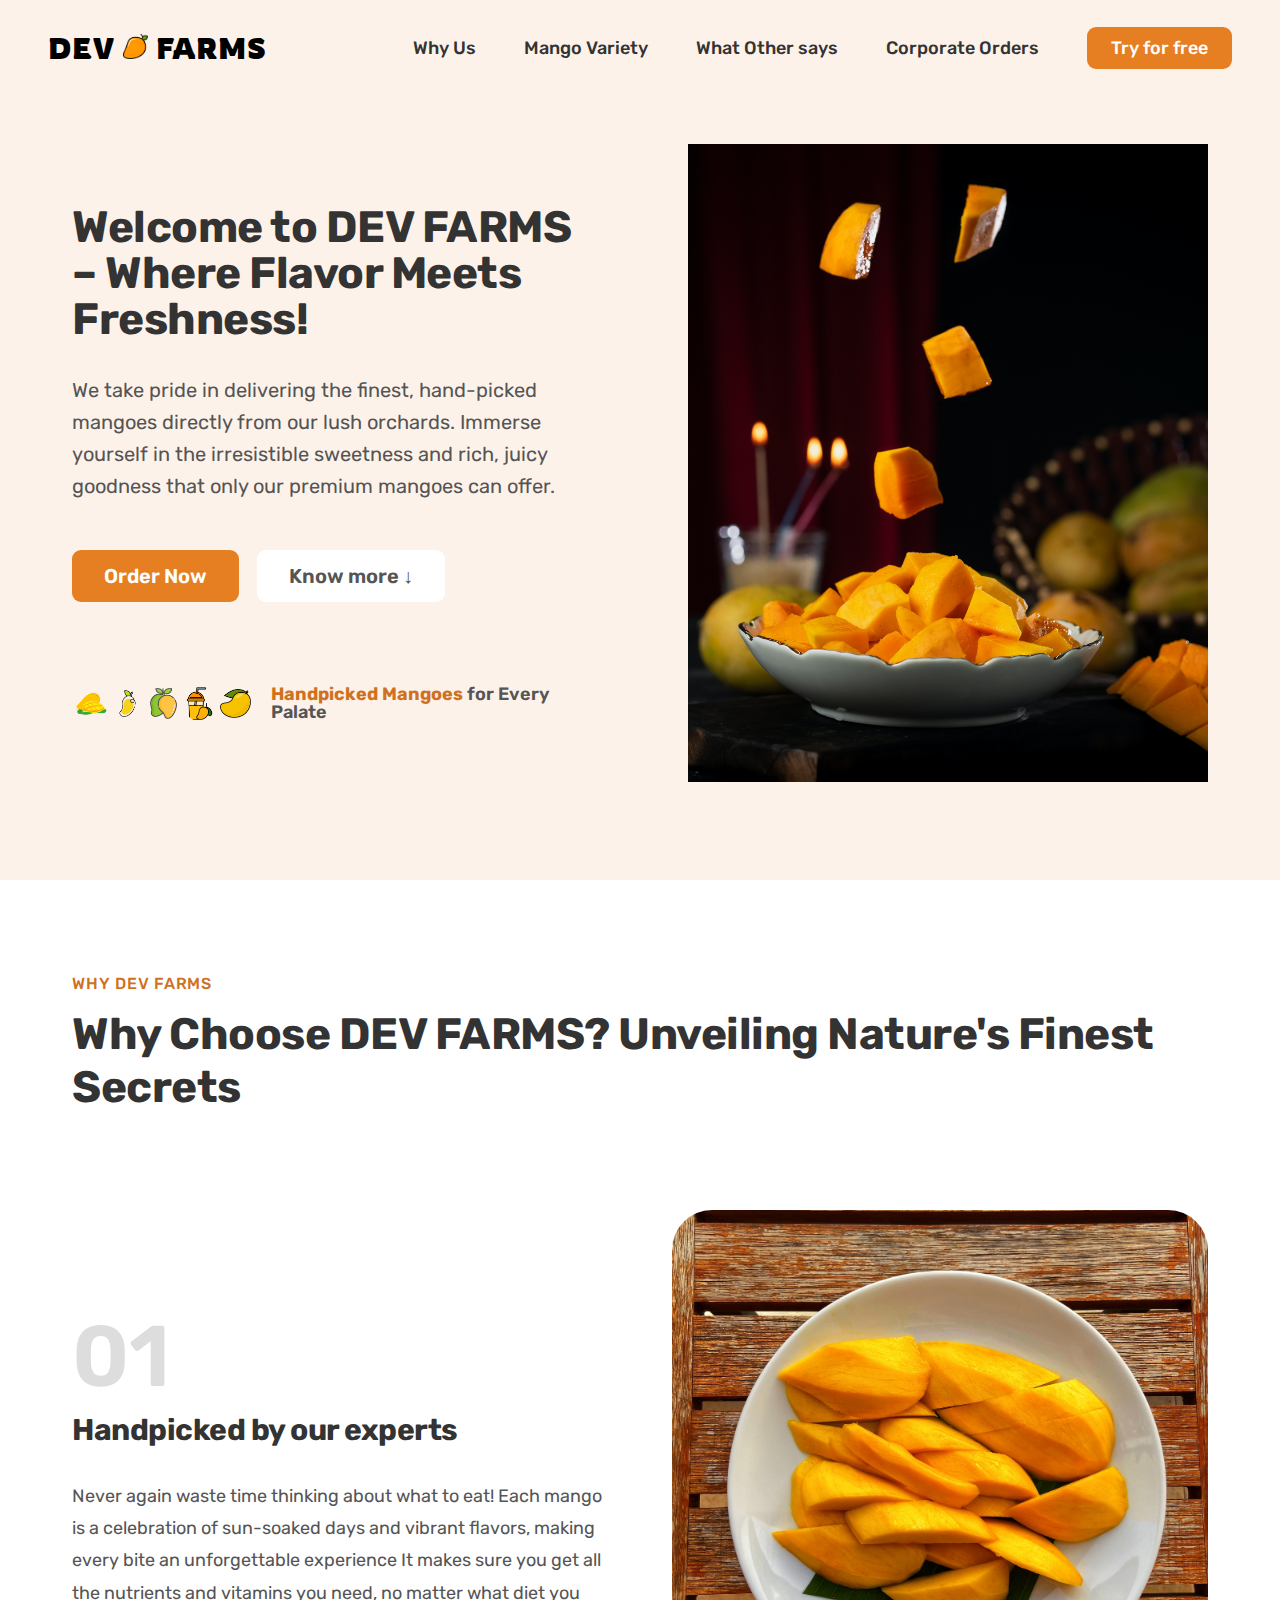
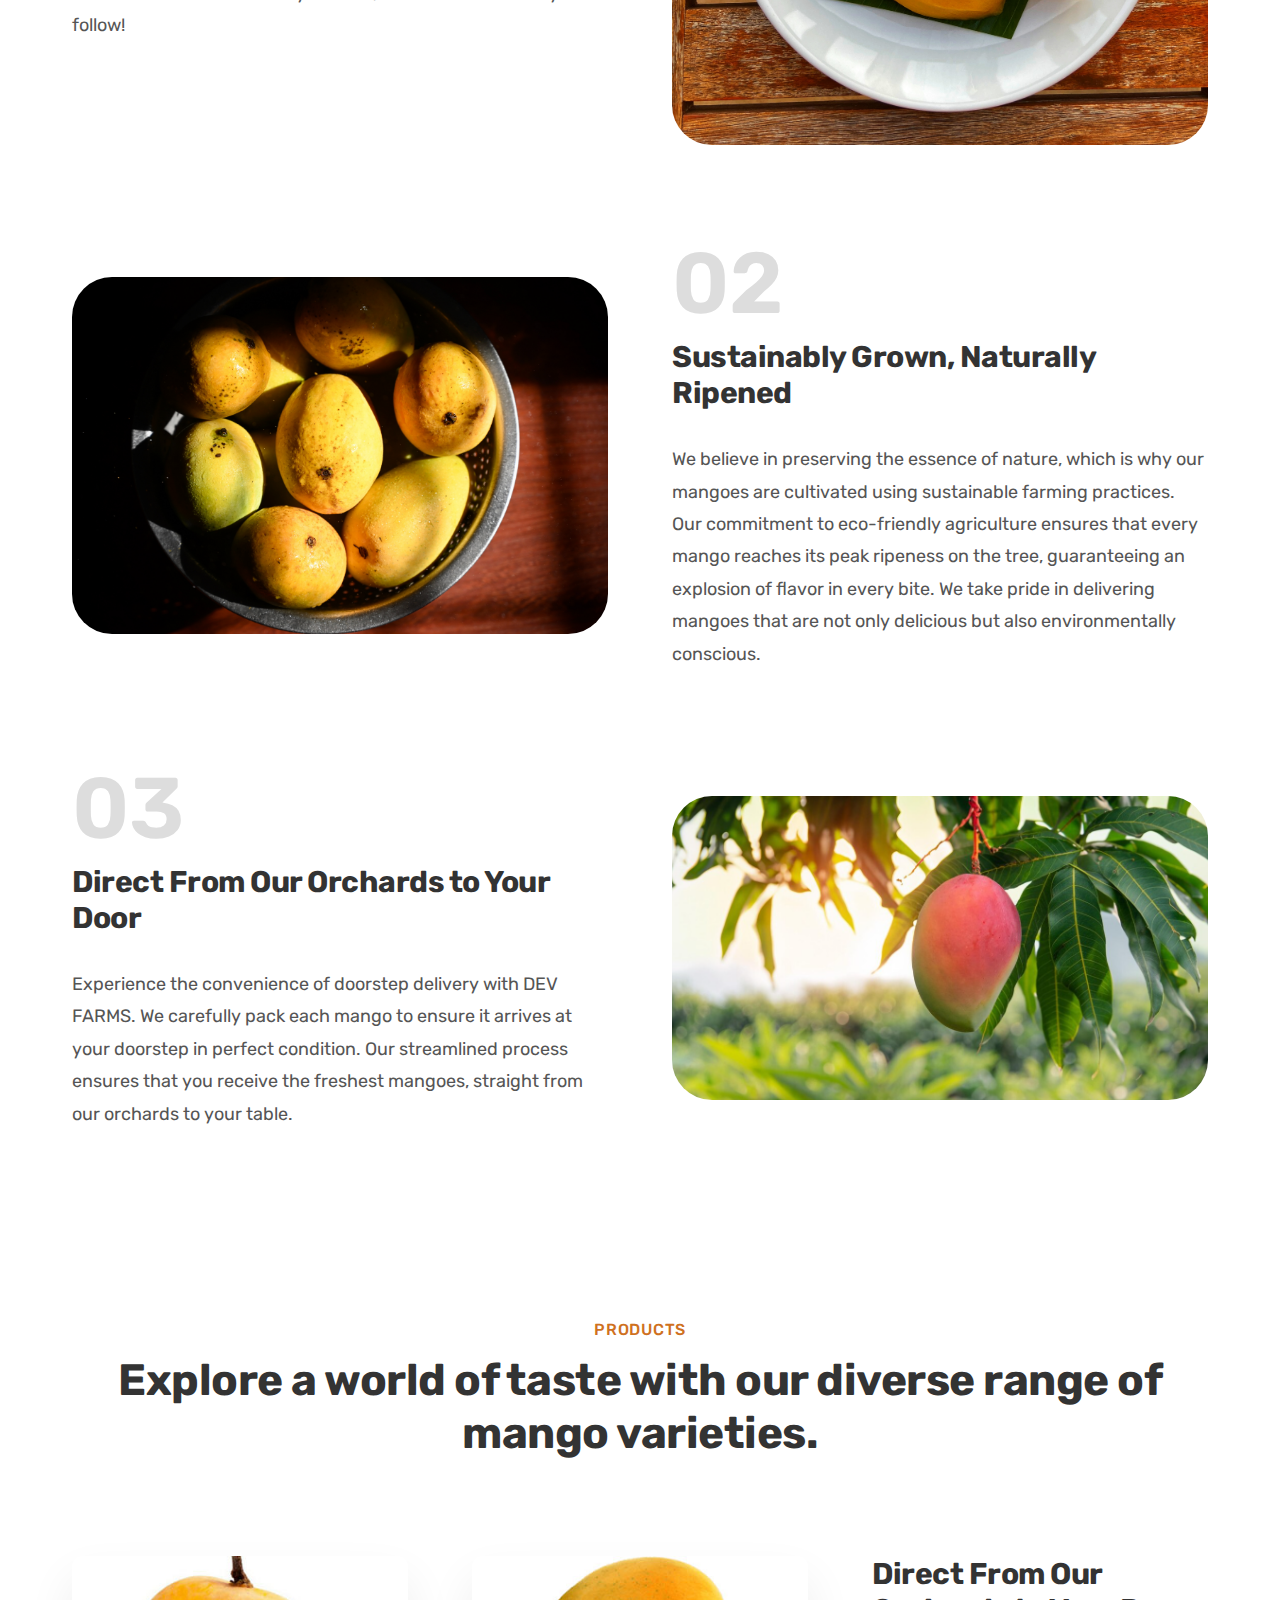
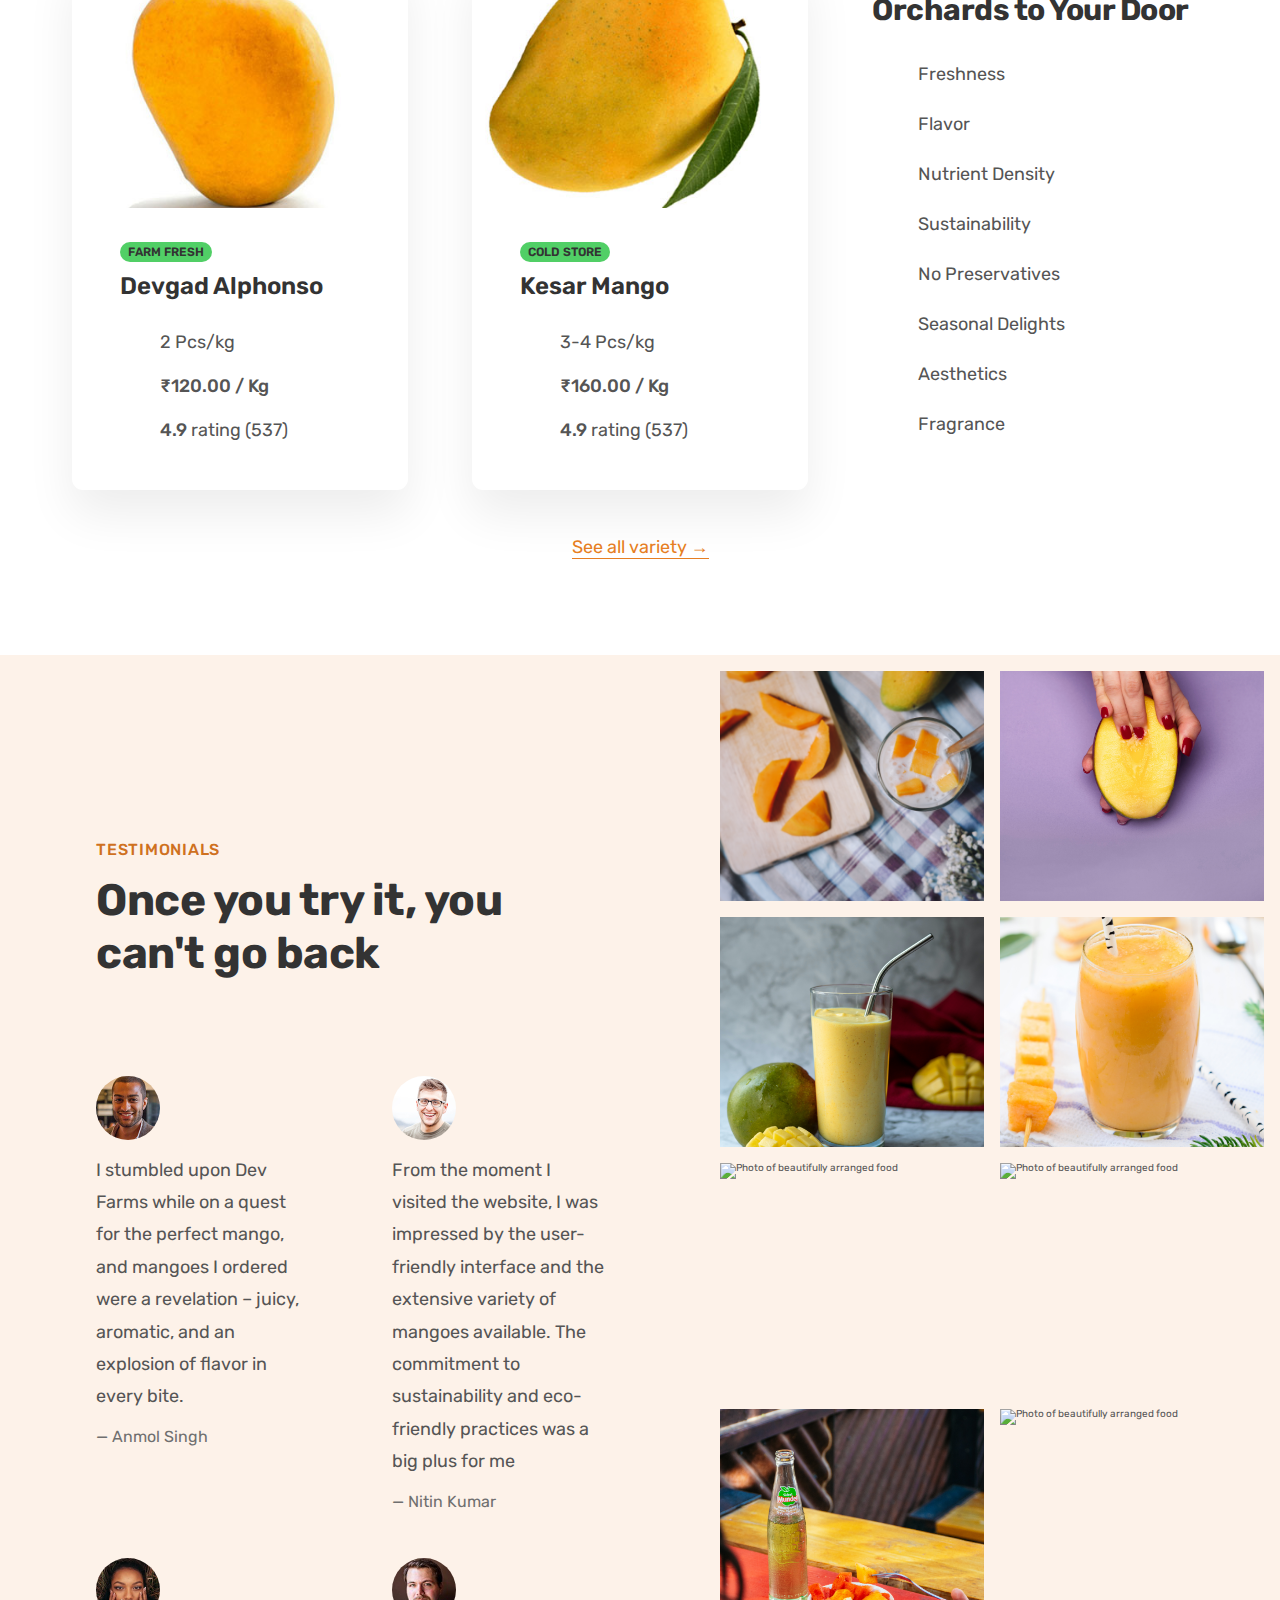
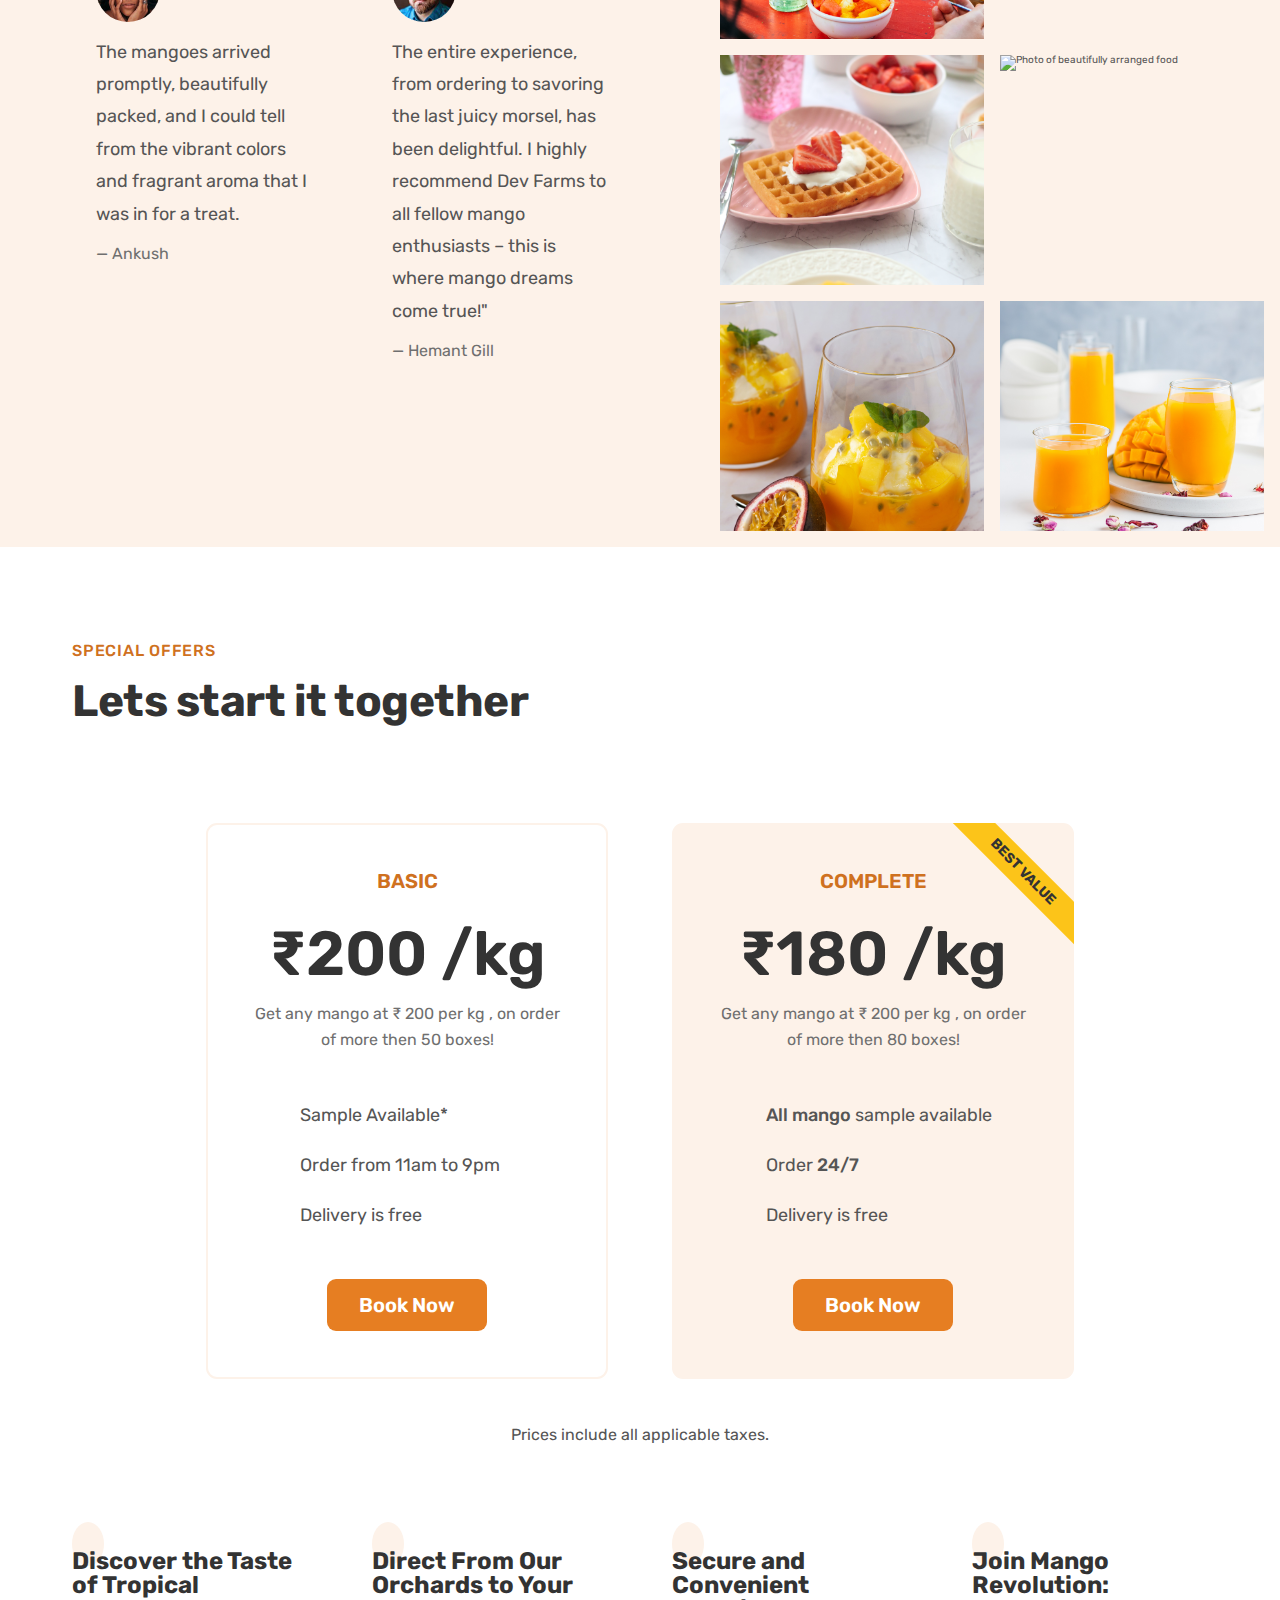
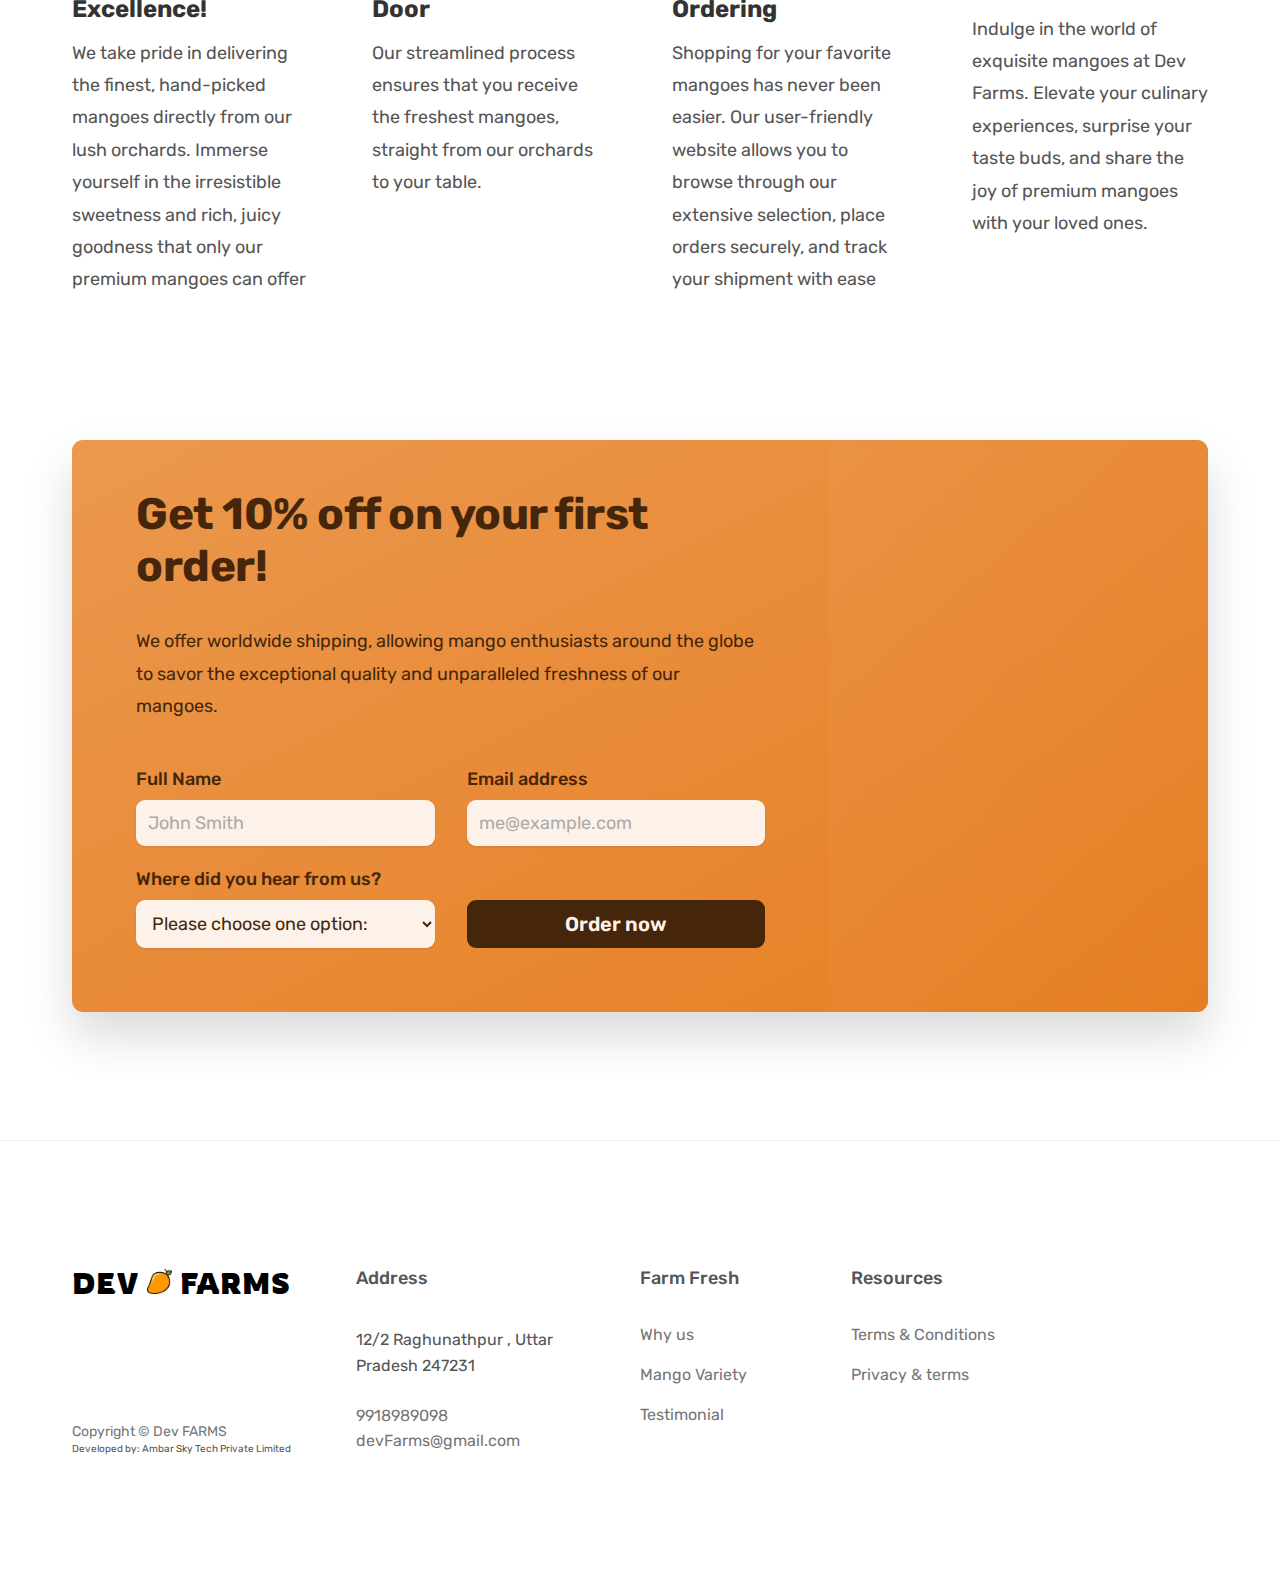
==== commit de4f7e78: "Second commit" ====
--- a/index.html
+++ b/index.html
@@ -150,7 +150,7 @@
           <p class="step-number">03</p>
           <h3 class="heading-tertiary">Direct From Our Orchards to Your Door</h3>
           <p class="step-description">
-            Experience the convenience of doorstep delivery with [Your Mango Paradise]. We carefully pack each mango to
+            Experience the convenience of doorstep delivery with DEV FARMS. We carefully pack each mango to
             ensure it arrives at your doorstep in perfect condition. Our streamlined process ensures that you receive
             the freshest mangoes, straight from our orchards to your table.
           </p>
@@ -269,7 +269,7 @@
       </div>
 
       <div class="container all-recipes">
-        <a href="allProduct.html" class="link">See all variety &rarr;</a>
+        <a href="products.html" class="link">See all variety &rarr;</a>
       </div>
     </section>
 
